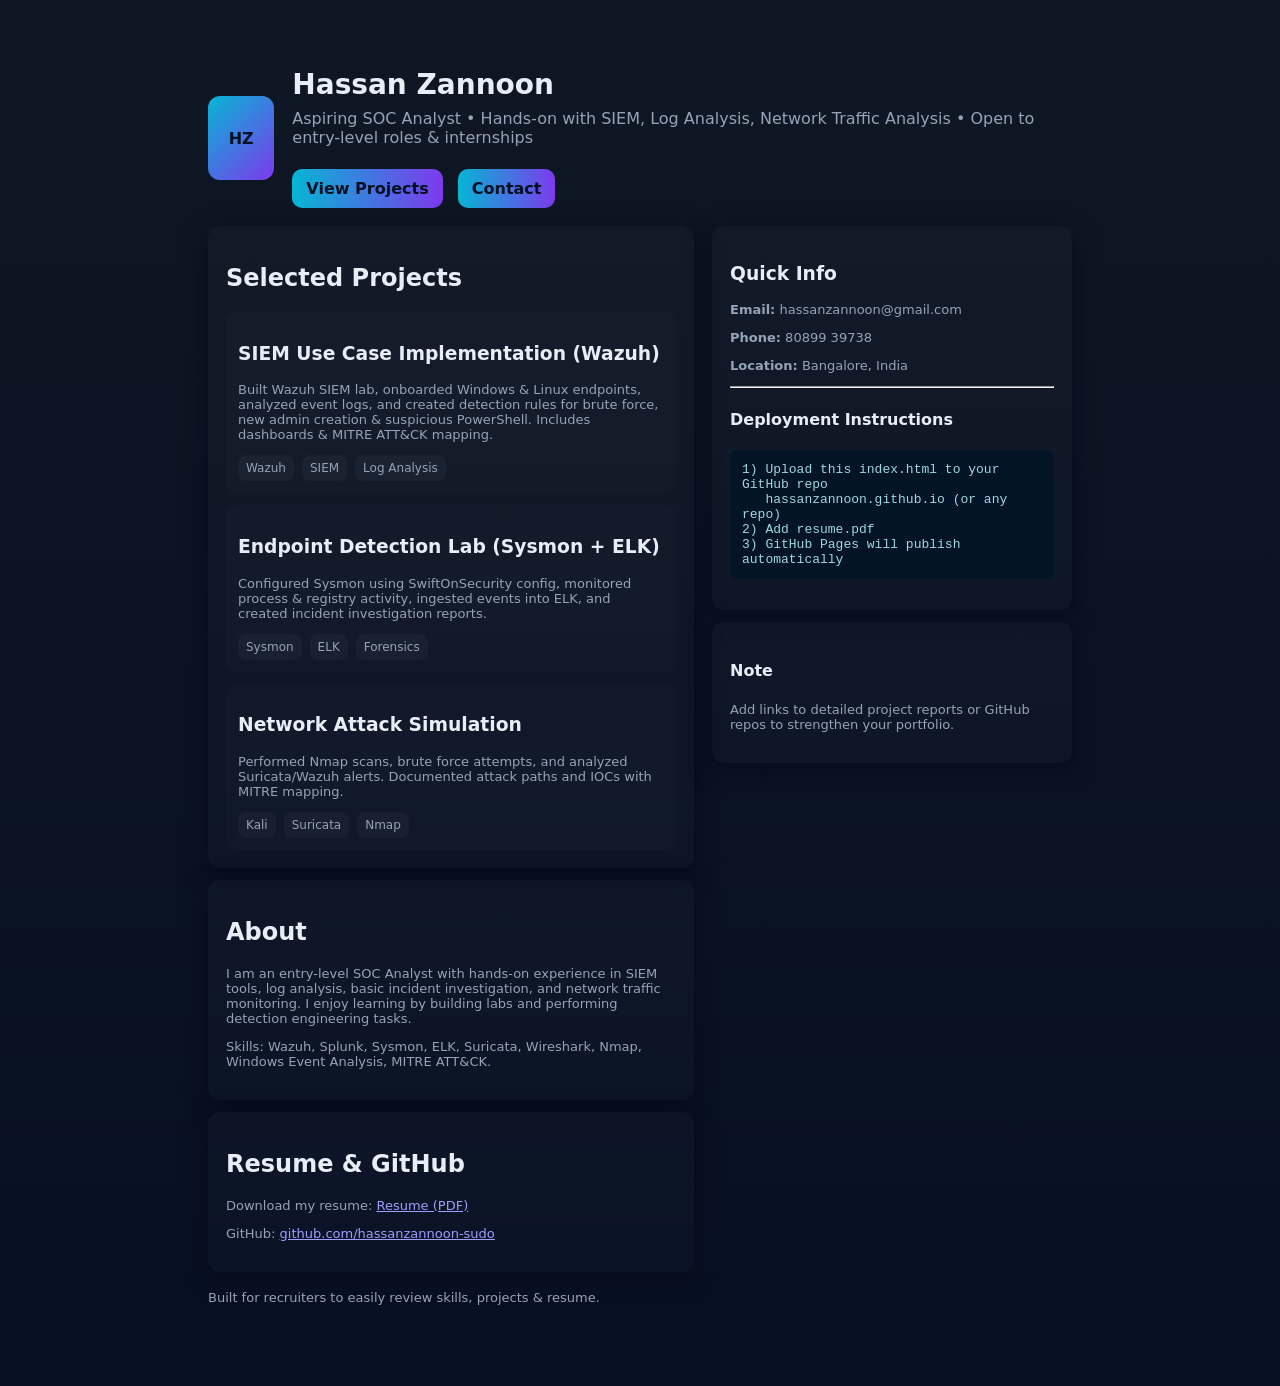
==== index.html @ 914fcb5f "index.html" ====
<!doctype html>
<html lang="en">
<head>
  <meta charset="utf-8" />
  <meta name="viewport" content="width=device-width,initial-scale=1" />
  <title>Hassan Zannoon — SOC Analyst Portfolio</title>
  <meta name="description" content="Portfolio of Hassan Zannoon — SOC Analyst (Fresher). Projects: SIEM Use Cases, Endpoint Detection Lab, Network Attack Simulation." />
  <style>
    :root{--bg:#0f1724;--card:#0b1220;--accent:#06b6d4;--muted:#94a3b8;color-scheme:dark}
    *{box-sizing:border-box}
    body{font-family:Inter,system-ui,Segoe UI,Roboto,Arial,sans-serif;margin:0;background:linear-gradient(180deg,var(--bg),#071023);color:#e6eef6;-webkit-font-smoothing:antialiased}
    .wrap{max-width:920px;margin:40px auto;padding:28px}
    header{display:flex;align-items:center;gap:18px}
    .avatar{width:84px;height:84px;border-radius:12px;background:linear-gradient(135deg,var(--accent),#7c3aed);display:flex;align-items:center;justify-content:center;font-weight:700;color:#021022}
    h1{margin:0;font-size:28px}
    p.lead{color:var(--muted);margin:8px 0 22px}
    .grid{display:grid;grid-template-columns:1fr;gap:18px}
    .card{background:linear-gradient(180deg,rgba(255,255,255,0.02),rgba(255,255,255,0.01));padding:18px;border-radius:12px;box-shadow:0 6px 24px rgba(2,6,23,0.6)}
    .projects{display:grid;gap:12px}
    .proj{padding:12px;border-radius:10px;background:rgba(255,255,255,0.01)}
    .tags{display:flex;gap:8px;flex-wrap:wrap;margin-top:8px}
    .tag{background:rgba(255,255,255,0.03);padding:6px 8px;border-radius:8px;font-size:12px;color:var(--muted)}
    footer{margin-top:18px;color:var(--muted);font-size:13px}
    a.cta{display:inline-block;margin-right:10px;padding:10px 14px;border-radius:10px;background:linear-gradient(90deg,var(--accent),#7c3aed);color:#021022;text-decoration:none;font-weight:600}
    .small{font-size:13px;color:var(--muted)}
    pre.instructions{white-space:pre-wrap;background:#021426;padding:12px;border-radius:8px;color:#9fd7e2}
    @media(min-width:800px){.grid{grid-template-columns:1fr 360px}}
  </style>
</head>

<body>
  <div class="wrap">
    <header>
      <div class="avatar">HZ</div>
      <div>
        <h1>Hassan Zannoon</h1>
        <p class="lead">Aspiring SOC Analyst • Hands-on with SIEM, Log Analysis, Network Traffic Analysis • Open to entry-level roles & internships</p>
        <div>
          <a class="cta" href="#projects">View Projects</a>
          <a class="cta" href="mailto:hassanzannoon@gmail.com">Contact</a>
        </div>
      </div>
    </header>

    <div class="grid" style="margin-top:18px">
      <main>
        <section id="projects" class="card">
          <h2>Selected Projects</h2>
          <div class="projects">

            <article class="proj">
              <h3>SIEM Use Case Implementation (Wazuh)</h3>
              <p class="small">
                Built Wazuh SIEM lab, onboarded Windows & Linux endpoints, analyzed event logs,
                and created detection rules for brute force, new admin creation & suspicious PowerShell.
                Includes dashboards & MITRE ATT&CK mapping.
              </p>
              <div class="tags"><span class="tag">Wazuh</span><span class="tag">SIEM</span><span class="tag">Log Analysis</span></div>
            </article>

            <article class="proj">
              <h3>Endpoint Detection Lab (Sysmon + ELK)</h3>
              <p class="small">
                Configured Sysmon using SwiftOnSecurity config, monitored process & registry activity,
                ingested events into ELK, and created incident investigation reports.
              </p>
              <div class="tags"><span class="tag">Sysmon</span><span class="tag">ELK</span><span class="tag">Forensics</span></div>
            </article>

            <article class="proj">
              <h3>Network Attack Simulation</h3>
              <p class="small">
                Performed Nmap scans, brute force attempts, and analyzed Suricata/Wazuh alerts.
                Documented attack paths and IOCs with MITRE mapping.
              </p>
              <div class="tags"><span class="tag">Kali</span><span class="tag">Suricata</span><span class="tag">Nmap</span></div>
            </article>

          </div>
        </section>

        <section class="card" style="margin-top:12px">
          <h2>About</h2>
          <p class="small">
            I am an entry-level SOC Analyst with hands-on experience in SIEM tools, log analysis,
            basic incident investigation, and network traffic monitoring. I enjoy learning by building labs and performing detection engineering tasks.
          </p>
          <p class="small">
            Skills: Wazuh, Splunk, Sysmon, ELK, Suricata, Wireshark, Nmap, Windows Event Analysis, MITRE ATT&CK.
          </p>
        </section>

        <section class="card" style="margin-top:12px">
          <h2>Resume & GitHub</h2>
          <p class="small">Download my resume: <a href="resume.pdf" target="_blank">Resume (PDF)</a></p>
          <p class="small">GitHub: <a href="https://github.com/hassanzannoon-sudo/hassanzannoon.github.io" target="_blank">github.com/hassanzannoon-sudo</a></p>
        </section>
      </main>

      <aside>
        <div class="card">
          <h3>Quick Info</h3>
          <p class="small"><strong>Email:</strong> hassanzannoon@gmail.com</p>
          <p class="small"><strong>Phone:</strong> 80899 39738</p>
          <p class="small"><strong>Location:</strong> Bangalore, India</p>
          <hr />
          <h4>Deployment Instructions</h4>
<pre class="instructions">1) Upload this index.html to your GitHub repo
   hassanzannoon.github.io (or any repo)
2) Add resume.pdf
3) GitHub Pages will publish automatically
</pre>
        </div>

        <div class="card" style="margin-top:12px">
          <h4>Note</h4>
          <p class="small">Add links to detailed project reports or GitHub repos to strengthen your portfolio.</p>
        </div>
      </aside>
    </div>

    <footer>
      <p class="small">Built for recruiters to easily review skills, projects & resume.</p>
    </footer>
  </div>
</body>
</html>
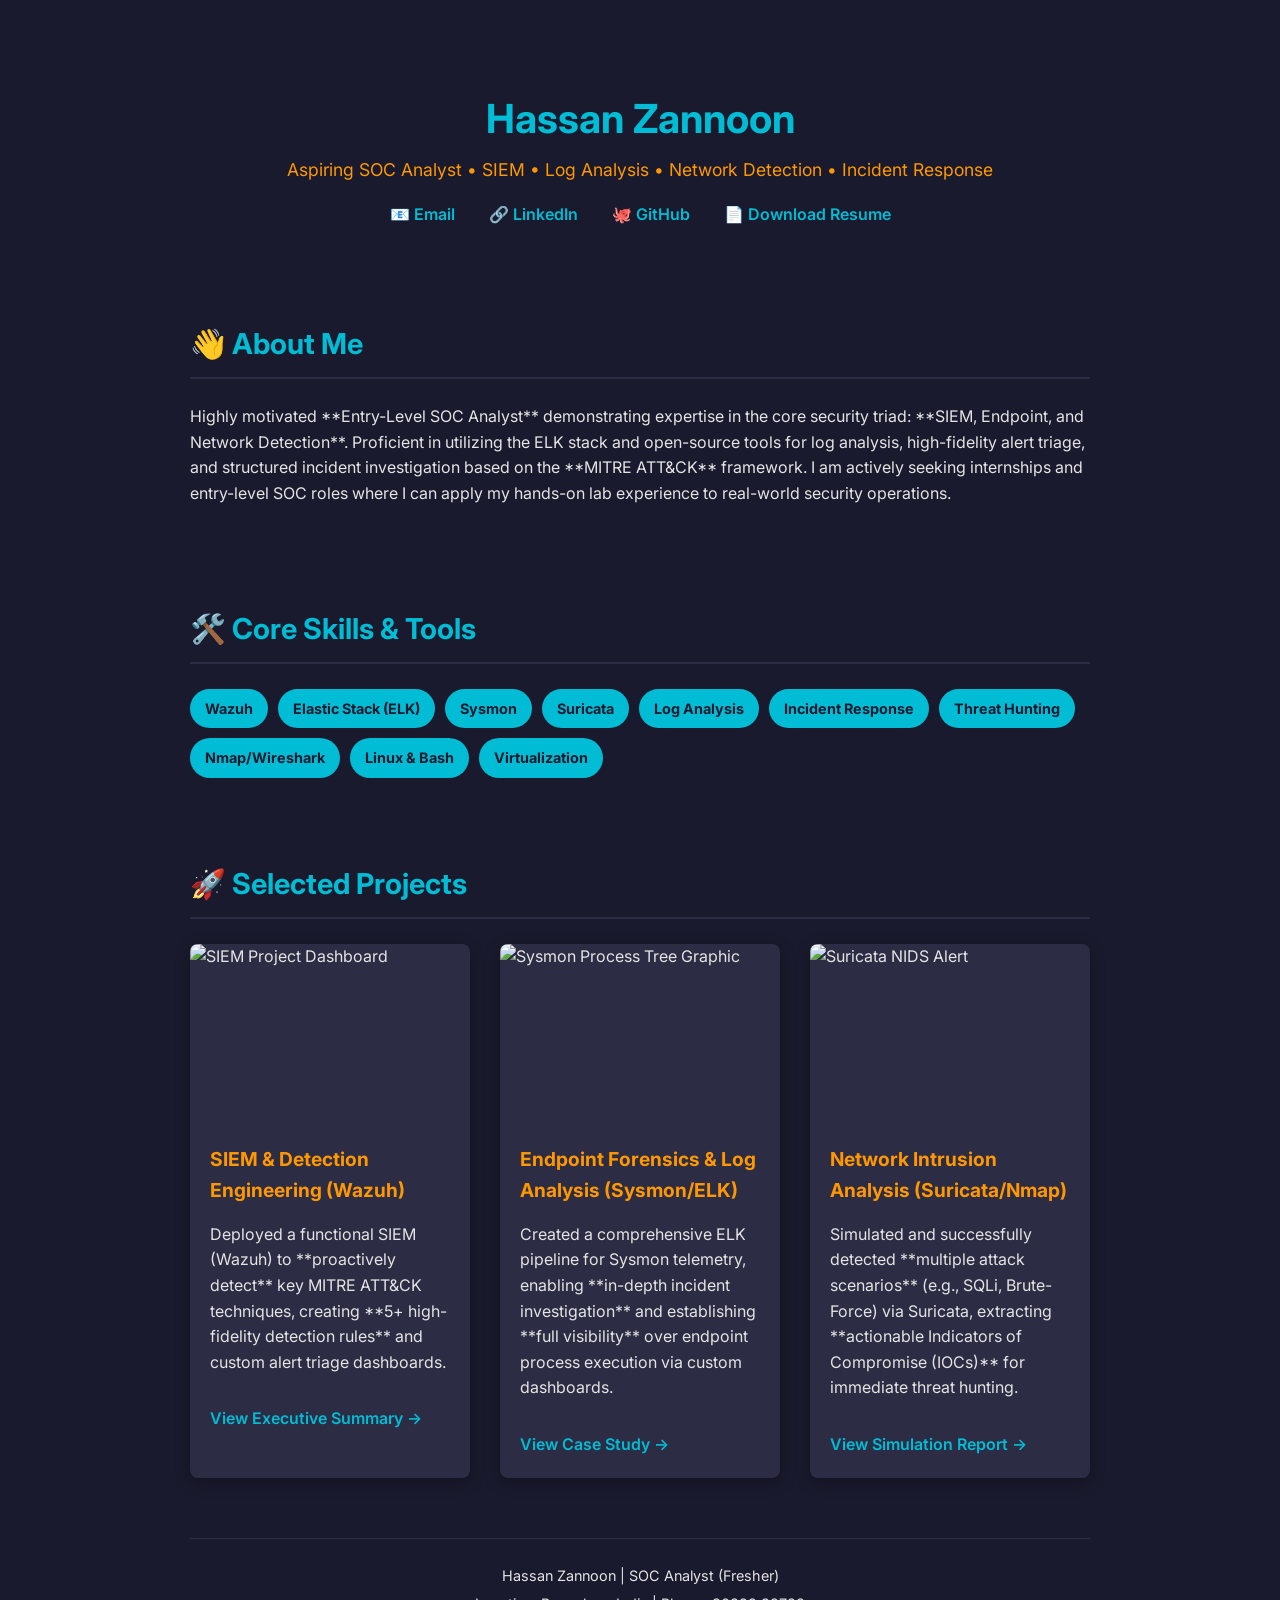
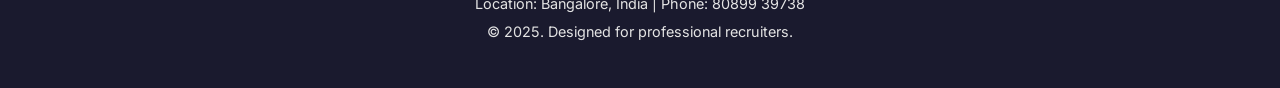
==== commit 42ea8dd9: "Update index.html" ====
--- a/index.html
+++ b/index.html
@@ -1,127 +1,243 @@
-<!doctype html>
+<!DOCTYPE html>
 <html lang="en">
 <head>
-  <meta charset="utf-8" />
-  <meta name="viewport" content="width=device-width,initial-scale=1" />
-  <title>Hassan Zannoon — SOC Analyst Portfolio</title>
-  <meta name="description" content="Portfolio of Hassan Zannoon — SOC Analyst (Fresher). Projects: SIEM Use Cases, Endpoint Detection Lab, Network Attack Simulation." />
-  <style>
-    :root{--bg:#0f1724;--card:#0b1220;--accent:#06b6d4;--muted:#94a3b8;color-scheme:dark}
-    *{box-sizing:border-box}
-    body{font-family:Inter,system-ui,Segoe UI,Roboto,Arial,sans-serif;margin:0;background:linear-gradient(180deg,var(--bg),#071023);color:#e6eef6;-webkit-font-smoothing:antialiased}
-    .wrap{max-width:920px;margin:40px auto;padding:28px}
-    header{display:flex;align-items:center;gap:18px}
-    .avatar{width:84px;height:84px;border-radius:12px;background:linear-gradient(135deg,var(--accent),#7c3aed);display:flex;align-items:center;justify-content:center;font-weight:700;color:#021022}
-    h1{margin:0;font-size:28px}
-    p.lead{color:var(--muted);margin:8px 0 22px}
-    .grid{display:grid;grid-template-columns:1fr;gap:18px}
-    .card{background:linear-gradient(180deg,rgba(255,255,255,0.02),rgba(255,255,255,0.01));padding:18px;border-radius:12px;box-shadow:0 6px 24px rgba(2,6,23,0.6)}
-    .projects{display:grid;gap:12px}
-    .proj{padding:12px;border-radius:10px;background:rgba(255,255,255,0.01)}
-    .tags{display:flex;gap:8px;flex-wrap:wrap;margin-top:8px}
-    .tag{background:rgba(255,255,255,0.03);padding:6px 8px;border-radius:8px;font-size:12px;color:var(--muted)}
-    footer{margin-top:18px;color:var(--muted);font-size:13px}
-    a.cta{display:inline-block;margin-right:10px;padding:10px 14px;border-radius:10px;background:linear-gradient(90deg,var(--accent),#7c3aed);color:#021022;text-decoration:none;font-weight:600}
-    .small{font-size:13px;color:var(--muted)}
-    pre.instructions{white-space:pre-wrap;background:#021426;padding:12px;border-radius:8px;color:#9fd7e2}
-    @media(min-width:800px){.grid{grid-template-columns:1fr 360px}}
-  </style>
+    <meta charset="UTF-8">
+    <meta name="viewport" content="width=device-width, initial-scale=1.0">
+    <title>Hassan Zannoon - SOC Analyst Portfolio</title>
+    <link href="https://fonts.googleapis.com/css2?family=Inter:wght@400;600;700&display=swap" rel="stylesheet">
+    <style>
+        :root {
+            --bg-color: #1a1a2e;
+            --text-color: #e4e4e4;
+            --primary-color: #00bcd4; /* Light Blue/Cyan for accent */
+            --secondary-color: #ff9800; /* Orange for emphasis */
+            --card-bg: #2c2c44;
+            --font-family: 'Inter', sans-serif;
+        }
+
+        body {
+            background-color: var(--bg-color);
+            color: var(--text-color);
+            font-family: var(--font-family);
+            margin: 0;
+            padding: 0;
+            line-height: 1.6;
+        }
+
+        .container {
+            max-width: 900px;
+            margin: 0 auto;
+            padding: 20px;
+        }
+
+        header {
+            text-align: center;
+            padding: 40px 0;
+        }
+
+        header h1 {
+            color: var(--primary-color);
+            font-size: 2.5em;
+            margin-bottom: 5px;
+        }
+
+        header p {
+            color: var(--secondary-color);
+            font-size: 1.1em;
+            margin-top: 0;
+        }
+
+        .contact-links a {
+            color: var(--primary-color);
+            text-decoration: none;
+            margin: 0 15px;
+            font-weight: 600;
+        }
+
+        .contact-links a:hover {
+            color: var(--text-color);
+        }
+
+        /* --- Sections --- */
+        section {
+            padding: 30px 0;
+        }
+
+        h2 {
+            color: var(--primary-color);
+            border-bottom: 2px solid var(--card-bg);
+            padding-bottom: 10px;
+            margin-bottom: 25px;
+            font-size: 1.8em;
+        }
+
+        /* --- Projects --- */
+        .projects-grid {
+            display: grid;
+            grid-template-columns: repeat(auto-fit, minmax(280px, 1fr));
+            gap: 30px;
+        }
+
+        .project-card {
+            background-color: var(--card-bg);
+            border-radius: 8px;
+            overflow: hidden;
+            box-shadow: 0 4px 15px rgba(0, 0, 0, 0.3);
+            transition: transform 0.2s;
+        }
+
+        .project-card:hover {
+            transform: translateY(-5px);
+        }
+
+        .project-card img {
+            width: 100%;
+            height: 180px; /* Consistent height for 600x360 image display */
+            object-fit: cover;
+            display: block;
+        }
+
+        .project-info {
+            padding: 20px;
+        }
+
+        .project-info h3 {
+            color: var(--secondary-color);
+            margin-top: 0;
+            margin-bottom: 10px;
+            font-size: 1.2em;
+        }
+
+        .project-info a {
+            display: inline-block;
+            margin-top: 15px;
+            color: var(--primary-color);
+            text-decoration: none;
+            font-weight: 600;
+        }
+        
+        /* --- Skills --- */
+        .skills-list {
+            display: flex;
+            flex-wrap: wrap;
+            gap: 10px;
+        }
+
+        .skill-badge {
+            background-color: var(--primary-color);
+            color: var(--bg-color);
+            padding: 8px 15px;
+            border-radius: 20px;
+            font-size: 0.9em;
+            font-weight: 700;
+        }
+
+        /* --- Footer --- */
+        footer {
+            text-align: center;
+            padding: 20px 0;
+            border-top: 1px solid var(--card-bg);
+            margin-top: 30px;
+            font-size: 0.9em;
+        }
+
+        footer p {
+            margin: 5px 0;
+        }
+
+        /* --- Mobile Adjustments --- */
+        @media (max-width: 600px) {
+            header h1 {
+                font-size: 2em;
+            }
+            .contact-links a {
+                display: block;
+                margin: 10px 0;
+            }
+            .container {
+                padding: 10px;
+            }
+        }
+    </style>
 </head>
-
 <body>
-  <div class="wrap">
-    <header>
-      <div class="avatar">HZ</div>
-      <div>
-        <h1>Hassan Zannoon</h1>
-        <p class="lead">Aspiring SOC Analyst • Hands-on with SIEM, Log Analysis, Network Traffic Analysis • Open to entry-level roles & internships</p>
-        <div>
-          <a class="cta" href="#projects">View Projects</a>
-          <a class="cta" href="mailto:hassanzannoon@gmail.com">Contact</a>
-        </div>
-      </div>
-    </header>
-
-    <div class="grid" style="margin-top:18px">
-      <main>
-        <section id="projects" class="card">
-          <h2>Selected Projects</h2>
-          <div class="projects">
-
-            <article class="proj">
-              <h3>SIEM Use Case Implementation (Wazuh)</h3>
-              <p class="small">
-                Built Wazuh SIEM lab, onboarded Windows & Linux endpoints, analyzed event logs,
-                and created detection rules for brute force, new admin creation & suspicious PowerShell.
-                Includes dashboards & MITRE ATT&CK mapping.
-              </p>
-              <div class="tags"><span class="tag">Wazuh</span><span class="tag">SIEM</span><span class="tag">Log Analysis</span></div>
-            </article>
-
-            <article class="proj">
-              <h3>Endpoint Detection Lab (Sysmon + ELK)</h3>
-              <p class="small">
-                Configured Sysmon using SwiftOnSecurity config, monitored process & registry activity,
-                ingested events into ELK, and created incident investigation reports.
-              </p>
-              <div class="tags"><span class="tag">Sysmon</span><span class="tag">ELK</span><span class="tag">Forensics</span></div>
-            </article>
-
-            <article class="proj">
-              <h3>Network Attack Simulation</h3>
-              <p class="small">
-                Performed Nmap scans, brute force attempts, and analyzed Suricata/Wazuh alerts.
-                Documented attack paths and IOCs with MITRE mapping.
-              </p>
-              <div class="tags"><span class="tag">Kali</span><span class="tag">Suricata</span><span class="tag">Nmap</span></div>
-            </article>
-
-          </div>
+    <div class="container">
+        
+        <header>
+            <h1>Hassan Zannoon</h1>
+            <p>Aspiring SOC Analyst • SIEM • Log Analysis • Network Detection • Incident Response</p>
+            <div class="contact-links">
+                <a href="mailto:hassanzannoon@gmail.com">📧 Email</a>
+                <a href="https://www.linkedin.com/in/hassanzannoon/" target="_blank">🔗 LinkedIn</a>
+                <a href="https://github.com/hassanzannoon-sudo" target="_blank">🐙 GitHub</a>
+                <a href="resume.pdf" target="_blank">📄 Download Resume</a>
+            </div>
+        </header>
+
+        <section id="about">
+            <h2>👋 About Me</h2>
+            <p>
+                Highly motivated **Entry-Level SOC Analyst** demonstrating expertise in the core security triad: **SIEM, Endpoint, and Network Detection**. Proficient in utilizing the ELK stack and open-source tools for log analysis, high-fidelity alert triage, and structured incident investigation based on the **MITRE ATT&CK** framework.
+                I am actively seeking internships and entry-level SOC roles where I can apply my hands-on lab experience to real-world security operations.
+            </p>
         </section>
 
-        <section class="card" style="margin-top:12px">
-          <h2>About</h2>
-          <p class="small">
-            I am an entry-level SOC Analyst with hands-on experience in SIEM tools, log analysis,
-            basic incident investigation, and network traffic monitoring. I enjoy learning by building labs and performing detection engineering tasks.
-          </p>
-          <p class="small">
-            Skills: Wazuh, Splunk, Sysmon, ELK, Suricata, Wireshark, Nmap, Windows Event Analysis, MITRE ATT&CK.
-          </p>
+        <section id="skills">
+            <h2>🛠️ Core Skills & Tools</h2>
+            <div class="skills-list">
+                <span class="skill-badge">Wazuh</span>
+                <span class="skill-badge">Elastic Stack (ELK)</span>
+                <span class="skill-badge">Sysmon</span>
+                <span class="skill-badge">Suricata</span>
+                <span class="skill-badge">Log Analysis</span>
+                <span class="skill-badge">Incident Response</span>
+                <span class="skill-badge">Threat Hunting</span>
+                <span class="skill-badge">Nmap/Wireshark</span>
+                <span class="skill-badge">Linux & Bash</span>
+                <span class="skill-badge">Virtualization</span>
+            </div>
         </section>
 
-        <section class="card" style="margin-top:12px">
-          <h2>Resume & GitHub</h2>
-          <p class="small">Download my resume: <a href="resume.pdf" target="_blank">Resume (PDF)</a></p>
-          <p class="small">GitHub: <a href="https://github.com/hassanzannoon-sudo/hassanzannoon.github.io" target="_blank">github.com/hassanzannoon-sudo</a></p>
+        <section id="projects">
+            <h2>🚀 Selected Projects</h2>
+            <div class="projects-grid">
+                
+                <div class="project-card">
+                    <img src="http://googleusercontent.com/image_collection/image_retrieval/5178165140460360642" alt="SIEM Project Dashboard">
+                    <div class="project-info">
+                        <h3>SIEM & Detection Engineering (Wazuh)</h3>
+                        <p>Deployed a functional SIEM (Wazuh) to **proactively detect** key MITRE ATT&CK techniques, creating **5+ high-fidelity detection rules** and custom alert triage dashboards.</p>
+                       <a href="projects/siem-usecase/siem-report.pdf" target="_blank">View Executive Summary →</a>
+                    </div>
+                </div>
+
+                <div class="project-card">
+                    <img src="http://googleusercontent.com/image_collection/image_retrieval/12110268932032927688" alt="Sysmon Process Tree Graphic">
+                    <div class="project-info">
+                        <h3>Endpoint Forensics & Log Analysis (Sysmon/ELK)</h3>
+                        <p>Created a comprehensive ELK pipeline for Sysmon telemetry, enabling **in-depth incident investigation** and establishing **full visibility** over endpoint process execution via custom dashboards.</p>
+                        <a href="projects/endpoint-detection/README.md" target="_blank">View Case Study →</a>
+                    </div>
+                </div>
+
+                <div class="project-card">
+                    <img src="http://googleusercontent.com/image_collection/image_retrieval/16023953730594454778" alt="Suricata NIDS Alert">
+                    <div class="project-info">
+                        <h3>Network Intrusion Analysis (Suricata/Nmap)</h3>
+                        <p>Simulated and successfully detected **multiple attack scenarios** (e.g., SQLi, Brute-Force) via Suricata, extracting **actionable Indicators of Compromise (IOCs)** for immediate threat hunting.</p>
+                        <a href="projects/network-attack-sim/README.md" target="_blank">View Simulation Report →</a>
+                    </div>
+                </div>
+
+            </div>
         </section>
-      </main>
-
-      <aside>
-        <div class="card">
-          <h3>Quick Info</h3>
-          <p class="small"><strong>Email:</strong> hassanzannoon@gmail.com</p>
-          <p class="small"><strong>Phone:</strong> 80899 39738</p>
-          <p class="small"><strong>Location:</strong> Bangalore, India</p>
-          <hr />
-          <h4>Deployment Instructions</h4>
-<pre class="instructions">1) Upload this index.html to your GitHub repo
-   hassanzannoon.github.io (or any repo)
-2) Add resume.pdf
-3) GitHub Pages will publish automatically
-</pre>
-        </div>
-
-        <div class="card" style="margin-top:12px">
-          <h4>Note</h4>
-          <p class="small">Add links to detailed project reports or GitHub repos to strengthen your portfolio.</p>
-        </div>
-      </aside>
+        
+        <footer>
+            <p>Hassan Zannoon | SOC Analyst (Fresher)</p>
+            <p>Location: Bangalore, India | Phone: 80899 39738</p>
+            <p>&copy; 2025. Designed for professional recruiters.</p>
+        </footer>
+
     </div>
-
-    <footer>
-      <p class="small">Built for recruiters to easily review skills, projects & resume.</p>
-    </footer>
-  </div>
 </body>
 </html>
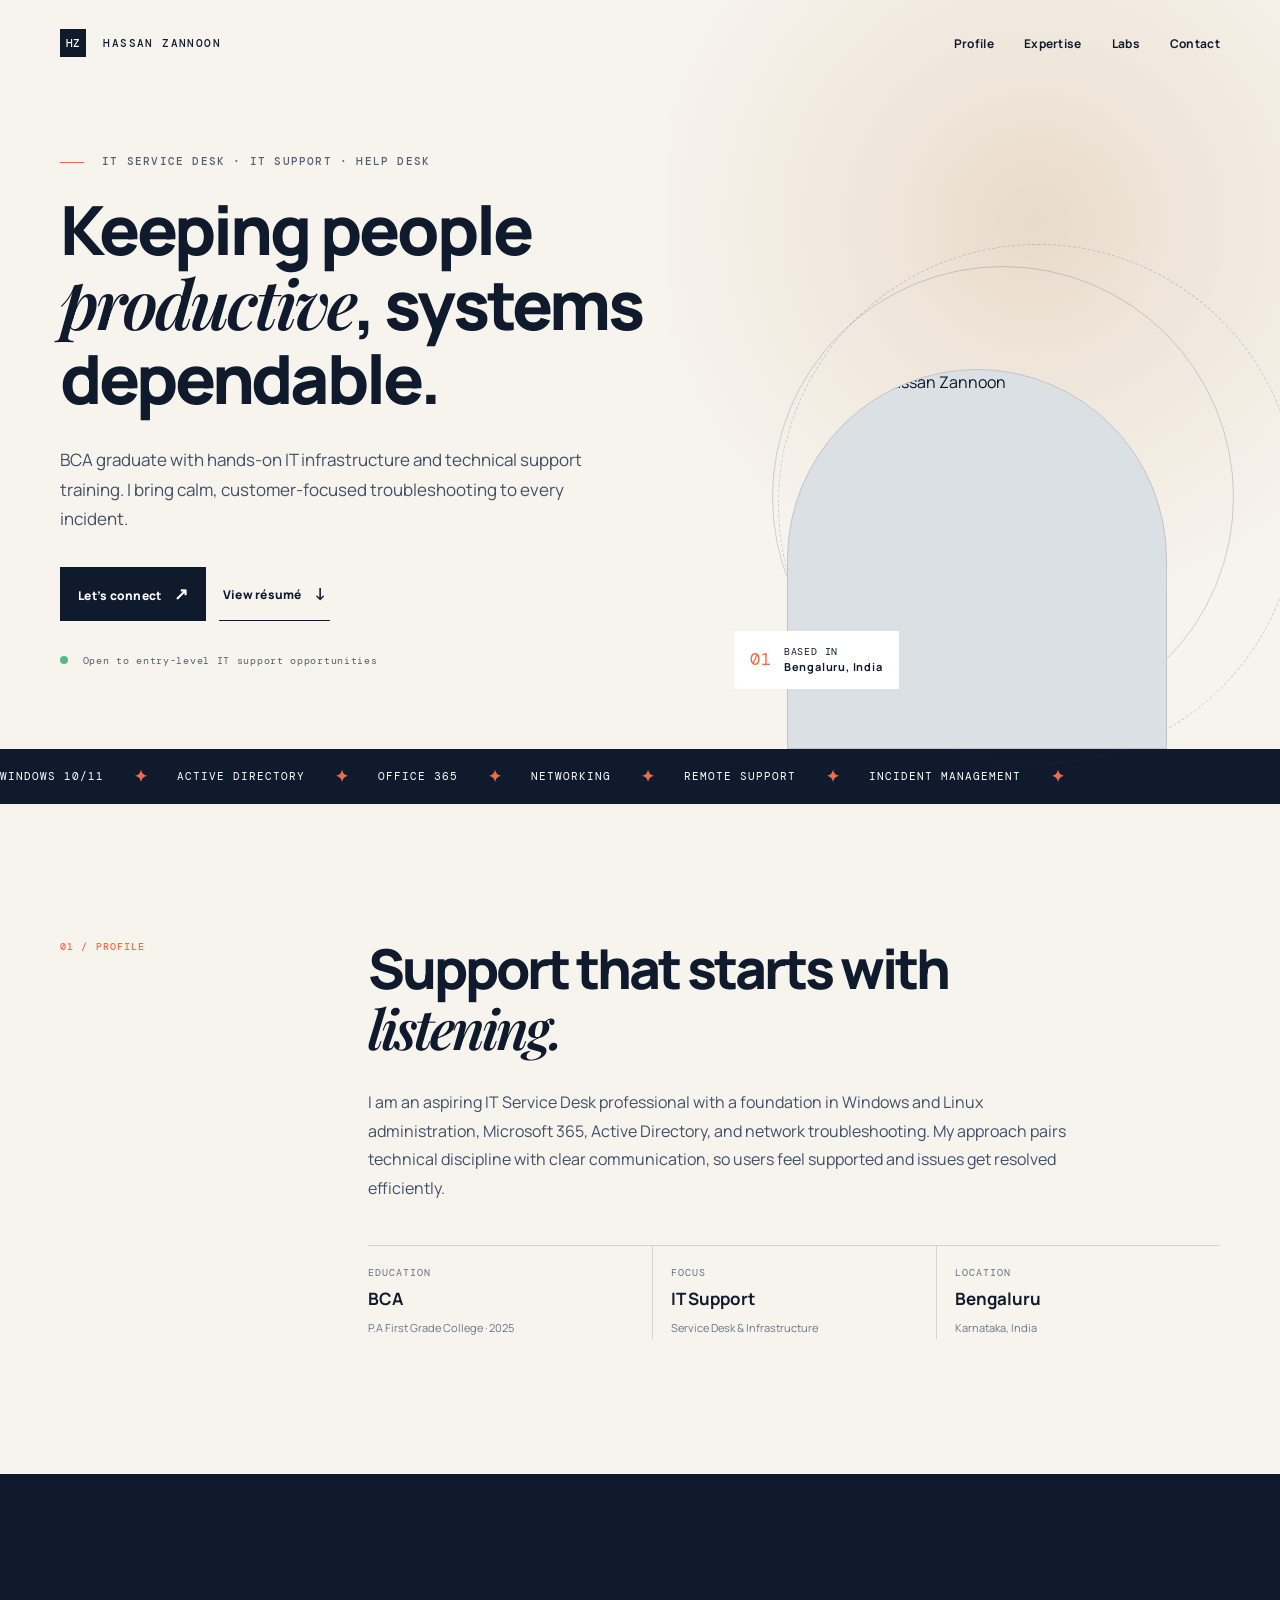
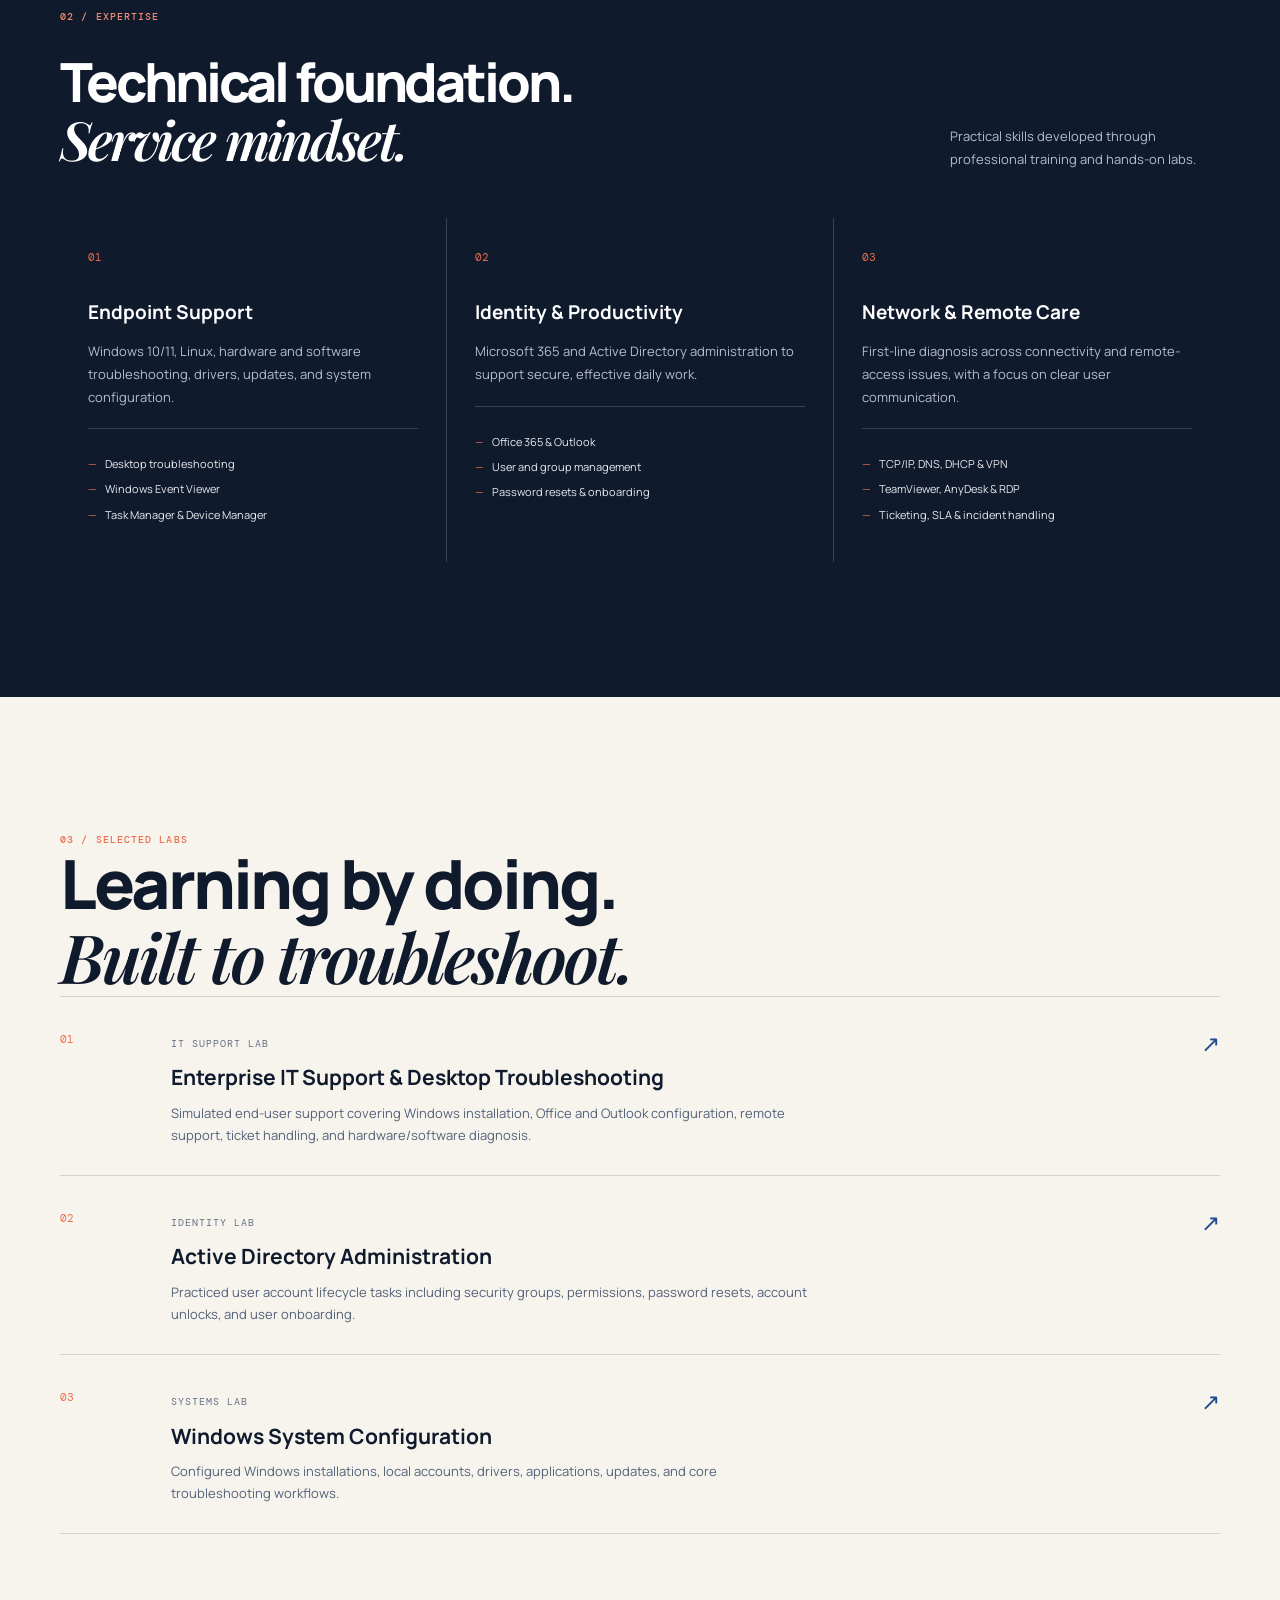
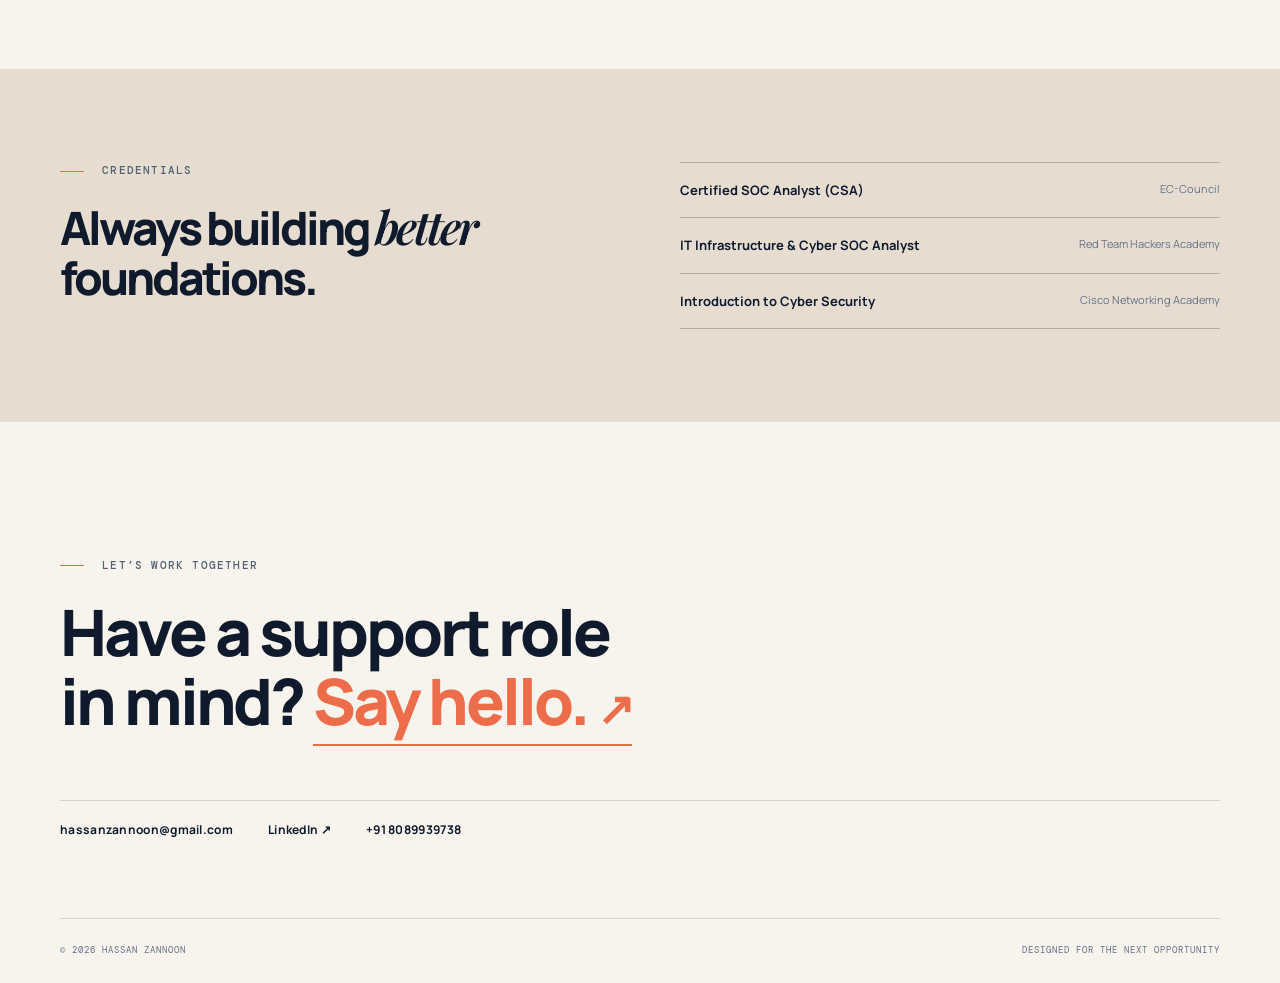
==== commit 8a931683: "Add files via upload" ====
--- a/index.html
+++ b/index.html
@@ -1,243 +1,88 @@
-<!DOCTYPE html>
+<!doctype html>
 <html lang="en">
 <head>
-    <meta charset="UTF-8">
-    <meta name="viewport" content="width=device-width, initial-scale=1.0">
-    <title>Hassan Zannoon - SOC Analyst Portfolio</title>
-    <link href="https://fonts.googleapis.com/css2?family=Inter:wght@400;600;700&display=swap" rel="stylesheet">
-    <style>
-        :root {
-            --bg-color: #1a1a2e;
-            --text-color: #e4e4e4;
-            --primary-color: #00bcd4; /* Light Blue/Cyan for accent */
-            --secondary-color: #ff9800; /* Orange for emphasis */
-            --card-bg: #2c2c44;
-            --font-family: 'Inter', sans-serif;
-        }
-
-        body {
-            background-color: var(--bg-color);
-            color: var(--text-color);
-            font-family: var(--font-family);
-            margin: 0;
-            padding: 0;
-            line-height: 1.6;
-        }
-
-        .container {
-            max-width: 900px;
-            margin: 0 auto;
-            padding: 20px;
-        }
-
-        header {
-            text-align: center;
-            padding: 40px 0;
-        }
-
-        header h1 {
-            color: var(--primary-color);
-            font-size: 2.5em;
-            margin-bottom: 5px;
-        }
-
-        header p {
-            color: var(--secondary-color);
-            font-size: 1.1em;
-            margin-top: 0;
-        }
-
-        .contact-links a {
-            color: var(--primary-color);
-            text-decoration: none;
-            margin: 0 15px;
-            font-weight: 600;
-        }
-
-        .contact-links a:hover {
-            color: var(--text-color);
-        }
-
-        /* --- Sections --- */
-        section {
-            padding: 30px 0;
-        }
-
-        h2 {
-            color: var(--primary-color);
-            border-bottom: 2px solid var(--card-bg);
-            padding-bottom: 10px;
-            margin-bottom: 25px;
-            font-size: 1.8em;
-        }
-
-        /* --- Projects --- */
-        .projects-grid {
-            display: grid;
-            grid-template-columns: repeat(auto-fit, minmax(280px, 1fr));
-            gap: 30px;
-        }
-
-        .project-card {
-            background-color: var(--card-bg);
-            border-radius: 8px;
-            overflow: hidden;
-            box-shadow: 0 4px 15px rgba(0, 0, 0, 0.3);
-            transition: transform 0.2s;
-        }
-
-        .project-card:hover {
-            transform: translateY(-5px);
-        }
-
-        .project-card img {
-            width: 100%;
-            height: 180px; /* Consistent height for 600x360 image display */
-            object-fit: cover;
-            display: block;
-        }
-
-        .project-info {
-            padding: 20px;
-        }
-
-        .project-info h3 {
-            color: var(--secondary-color);
-            margin-top: 0;
-            margin-bottom: 10px;
-            font-size: 1.2em;
-        }
-
-        .project-info a {
-            display: inline-block;
-            margin-top: 15px;
-            color: var(--primary-color);
-            text-decoration: none;
-            font-weight: 600;
-        }
-        
-        /* --- Skills --- */
-        .skills-list {
-            display: flex;
-            flex-wrap: wrap;
-            gap: 10px;
-        }
-
-        .skill-badge {
-            background-color: var(--primary-color);
-            color: var(--bg-color);
-            padding: 8px 15px;
-            border-radius: 20px;
-            font-size: 0.9em;
-            font-weight: 700;
-        }
-
-        /* --- Footer --- */
-        footer {
-            text-align: center;
-            padding: 20px 0;
-            border-top: 1px solid var(--card-bg);
-            margin-top: 30px;
-            font-size: 0.9em;
-        }
-
-        footer p {
-            margin: 5px 0;
-        }
-
-        /* --- Mobile Adjustments --- */
-        @media (max-width: 600px) {
-            header h1 {
-                font-size: 2em;
-            }
-            .contact-links a {
-                display: block;
-                margin: 10px 0;
-            }
-            .container {
-                padding: 10px;
-            }
-        }
-    </style>
+  <meta charset="UTF-8" />
+  <meta name="viewport" content="width=device-width, initial-scale=1.0" />
+  <meta name="description" content="Hassan Zannoon - IT Service Desk and IT Support professional portfolio." />
+  <title>Hassan Zannoon | IT Support Portfolio</title>
+  <link rel="preconnect" href="https://fonts.googleapis.com" />
+  <link rel="preconnect" href="https://fonts.gstatic.com" crossorigin />
+  <link href="https://fonts.googleapis.com/css2?family=DM+Mono:wght@400;500&family=Manrope:wght@400;500;600;700;800&family=Playfair+Display:ital,wght@0,600;0,700;1,600&display=swap" rel="stylesheet" />
+  <link rel="stylesheet" href="styles.css" />
 </head>
 <body>
-    <div class="container">
-        
-        <header>
-            <h1>Hassan Zannoon</h1>
-            <p>Aspiring SOC Analyst • SIEM • Log Analysis • Network Detection • Incident Response</p>
-            <div class="contact-links">
-                <a href="mailto:hassanzannoon@gmail.com">📧 Email</a>
-                <a href="https://www.linkedin.com/in/hassanzannoon/" target="_blank">🔗 LinkedIn</a>
-                <a href="https://github.com/hassanzannoon-sudo" target="_blank">🐙 GitHub</a>
-                <a href="resume.pdf" target="_blank">📄 Download Resume</a>
-            </div>
-        </header>
+  <div class="page-glow"></div>
+  <header class="nav wrap">
+    <a class="brand" href="#top" aria-label="Hassan Zannoon home"><span>HZ</span> HASSAN ZANNOON</a>
+    <button class="menu-toggle" aria-label="Open navigation" aria-expanded="false">Menu</button>
+    <nav><a href="#about">Profile</a><a href="#skills">Expertise</a><a href="#projects">Labs</a><a href="#contact">Contact</a></nav>
+  </header>
 
-        <section id="about">
-            <h2>👋 About Me</h2>
-            <p>
-                Highly motivated **Entry-Level SOC Analyst** demonstrating expertise in the core security triad: **SIEM, Endpoint, and Network Detection**. Proficient in utilizing the ELK stack and open-source tools for log analysis, high-fidelity alert triage, and structured incident investigation based on the **MITRE ATT&CK** framework.
-                I am actively seeking internships and entry-level SOC roles where I can apply my hands-on lab experience to real-world security operations.
-            </p>
-        </section>
+  <main id="top">
+    <section class="hero wrap">
+      <div class="hero-copy reveal">
+        <p class="eyebrow"><span></span> IT SERVICE DESK · IT SUPPORT · HELP DESK</p>
+        <h1>Keeping people <em>productive</em>, systems dependable.</h1>
+        <p class="lead">BCA graduate with hands-on IT infrastructure and technical support training. I bring calm, customer-focused troubleshooting to every incident.</p>
+        <div class="hero-actions">
+          <a class="button primary" href="mailto:hassanzannoon@gmail.com">Let’s connect <b>↗</b></a>
+          <a class="button quiet" href="assets/Hassan-Zannoon-Resume.pdf" target="_blank">View résumé <b>↓</b></a>
+        </div>
+        <div class="availability"><i></i> Open to entry-level IT support opportunities</div>
+      </div>
+      <div class="hero-visual reveal">
+        <div class="portrait-ring"><img src="assets/header.jpg" alt="Portrait of Hassan Zannoon" /></div>
+        <div class="portrait-label"><span>01</span><div>BASED IN<br /><strong>Bengaluru, India</strong></div></div>
+        <div class="orbit orbit-one"></div><div class="orbit orbit-two"></div>
+      </div>
+    </section>
 
-        <section id="skills">
-            <h2>🛠️ Core Skills & Tools</h2>
-            <div class="skills-list">
-                <span class="skill-badge">Wazuh</span>
-                <span class="skill-badge">Elastic Stack (ELK)</span>
-                <span class="skill-badge">Sysmon</span>
-                <span class="skill-badge">Suricata</span>
-                <span class="skill-badge">Log Analysis</span>
-                <span class="skill-badge">Incident Response</span>
-                <span class="skill-badge">Threat Hunting</span>
-                <span class="skill-badge">Nmap/Wireshark</span>
-                <span class="skill-badge">Linux & Bash</span>
-                <span class="skill-badge">Virtualization</span>
-            </div>
-        </section>
+    <section class="ticker" aria-label="Core technical skills"><div>
+      <span>WINDOWS 10/11</span><b>✦</b><span>ACTIVE DIRECTORY</span><b>✦</b><span>OFFICE 365</span><b>✦</b><span>NETWORKING</span><b>✦</b><span>REMOTE SUPPORT</span><b>✦</b><span>INCIDENT MANAGEMENT</span><b>✦</b>
+    </div></section>
 
-        <section id="projects">
-            <h2>🚀 Selected Projects</h2>
-            <div class="projects-grid">
-                
-                <div class="project-card">
-                    <img src="http://googleusercontent.com/image_collection/image_retrieval/5178165140460360642" alt="SIEM Project Dashboard">
-                    <div class="project-info">
-                        <h3>SIEM & Detection Engineering (Wazuh)</h3>
-                        <p>Deployed a functional SIEM (Wazuh) to **proactively detect** key MITRE ATT&CK techniques, creating **5+ high-fidelity detection rules** and custom alert triage dashboards.</p>
-                       <a href="projects/siem-usecase/siem-report.pdf" target="_blank">View Executive Summary →</a>
-                    </div>
-                </div>
+    <section id="about" class="about wrap section">
+      <div class="section-label">01 / PROFILE</div>
+      <div class="about-content reveal">
+        <h2>Support that starts with <em>listening.</em></h2>
+        <p>I am an aspiring IT Service Desk professional with a foundation in Windows and Linux administration, Microsoft 365, Active Directory, and network troubleshooting. My approach pairs technical discipline with clear communication, so users feel supported and issues get resolved efficiently.</p>
+        <div class="fact-grid">
+          <div><span>EDUCATION</span><strong>BCA</strong><small>P.A First Grade College · 2025</small></div>
+          <div><span>FOCUS</span><strong>IT Support</strong><small>Service Desk &amp; Infrastructure</small></div>
+          <div><span>LOCATION</span><strong>Bengaluru</strong><small>Karnataka, India</small></div>
+        </div>
+      </div>
+    </section>
 
-                <div class="project-card">
-                    <img src="http://googleusercontent.com/image_collection/image_retrieval/12110268932032927688" alt="Sysmon Process Tree Graphic">
-                    <div class="project-info">
-                        <h3>Endpoint Forensics & Log Analysis (Sysmon/ELK)</h3>
-                        <p>Created a comprehensive ELK pipeline for Sysmon telemetry, enabling **in-depth incident investigation** and establishing **full visibility** over endpoint process execution via custom dashboards.</p>
-                        <a href="projects/endpoint-detection/README.md" target="_blank">View Case Study →</a>
-                    </div>
-                </div>
+    <section id="skills" class="skills section"><div class="wrap">
+      <div class="section-label">02 / EXPERTISE</div>
+      <div class="skills-heading"><h2>Technical foundation.<br /><em>Service mindset.</em></h2><p>Practical skills developed through professional training and hands-on labs.</p></div>
+      <div class="skill-grid">
+        <article class="skill-card reveal"><div class="icon">01</div><h3>Endpoint Support</h3><p>Windows 10/11, Linux, hardware and software troubleshooting, drivers, updates, and system configuration.</p><ul><li>Desktop troubleshooting</li><li>Windows Event Viewer</li><li>Task Manager &amp; Device Manager</li></ul></article>
+        <article class="skill-card reveal"><div class="icon">02</div><h3>Identity &amp; Productivity</h3><p>Microsoft 365 and Active Directory administration to support secure, effective daily work.</p><ul><li>Office 365 &amp; Outlook</li><li>User and group management</li><li>Password resets &amp; onboarding</li></ul></article>
+        <article class="skill-card reveal"><div class="icon">03</div><h3>Network &amp; Remote Care</h3><p>First-line diagnosis across connectivity and remote-access issues, with a focus on clear user communication.</p><ul><li>TCP/IP, DNS, DHCP &amp; VPN</li><li>TeamViewer, AnyDesk &amp; RDP</li><li>Ticketing, SLA &amp; incident handling</li></ul></article>
+      </div>
+    </div></section>
 
-                <div class="project-card">
-                    <img src="http://googleusercontent.com/image_collection/image_retrieval/16023953730594454778" alt="Suricata NIDS Alert">
-                    <div class="project-info">
-                        <h3>Network Intrusion Analysis (Suricata/Nmap)</h3>
-                        <p>Simulated and successfully detected **multiple attack scenarios** (e.g., SQLi, Brute-Force) via Suricata, extracting **actionable Indicators of Compromise (IOCs)** for immediate threat hunting.</p>
-                        <a href="projects/network-attack-sim/README.md" target="_blank">View Simulation Report →</a>
-                    </div>
-                </div>
+    <section id="projects" class="projects wrap section">
+      <div class="section-label">03 / SELECTED LABS</div>
+      <h2 class="projects-title">Learning by doing.<br /><em>Built to troubleshoot.</em></h2>
+      <div class="project-list">
+        <article class="project reveal"><div class="project-number">01</div><div><p class="project-type">IT SUPPORT LAB</p><h3>Enterprise IT Support &amp; Desktop Troubleshooting</h3><p>Simulated end-user support covering Windows installation, Office and Outlook configuration, remote support, ticket handling, and hardware/software diagnosis.</p></div><span class="project-arrow">↗</span></article>
+        <article class="project reveal"><div class="project-number">02</div><div><p class="project-type">IDENTITY LAB</p><h3>Active Directory Administration</h3><p>Practiced user account lifecycle tasks including security groups, permissions, password resets, account unlocks, and user onboarding.</p></div><span class="project-arrow">↗</span></article>
+        <article class="project reveal"><div class="project-number">03</div><div><p class="project-type">SYSTEMS LAB</p><h3>Windows System Configuration</h3><p>Configured Windows installations, local accounts, drivers, applications, updates, and core troubleshooting workflows.</p></div><span class="project-arrow">↗</span></article>
+      </div>
+    </section>
 
-            </div>
-        </section>
-        
-        <footer>
-            <p>Hassan Zannoon | SOC Analyst (Fresher)</p>
-            <p>Location: Bangalore, India | Phone: 80899 39738</p>
-            <p>&copy; 2025. Designed for professional recruiters.</p>
-        </footer>
+    <section class="credentials"><div class="wrap credentials-inner"><div><p class="eyebrow"><span></span> CREDENTIALS</p><h2>Always building <em>better</em> foundations.</h2></div><div class="credential-list"><div><strong>Certified SOC Analyst (CSA)</strong><span>EC-Council</span></div><div><strong>IT Infrastructure &amp; Cyber SOC Analyst</strong><span>Red Team Hackers Academy</span></div><div><strong>Introduction to Cyber Security</strong><span>Cisco Networking Academy</span></div></div></div></section>
 
-    </div>
+    <section id="contact" class="contact wrap section">
+      <p class="eyebrow"><span></span> LET’S WORK TOGETHER</p>
+      <h2>Have a support role<br />in mind? <a href="mailto:hassanzannoon@gmail.com">Say hello. <b>↗</b></a></h2>
+      <div class="contact-links"><a href="mailto:hassanzannoon@gmail.com">hassanzannoon@gmail.com</a><a href="https://linkedin.com/in/hassanzannoon" target="_blank" rel="noopener">LinkedIn ↗</a><a href="tel:+91808993973">+91 8089939738</a></div>
+    </section>
+  </main>
+  <footer class="wrap"><span>© 2026 HASSAN ZANNOON</span><span>DESIGNED FOR THE NEXT OPPORTUNITY</span></footer>
+  <script src="script.js"></script>
 </body>
 </html>
--- a/styles.css
+++ b/styles.css
@@ -0,0 +1 @@
+:root{--ink:#101a2d;--paper:#f7f4ee;--warm:#ded3c2;--accent:#ed6d4b;--blue:#214c92;--line:#d8d3ca;--serif:'Playfair Display',Georgia,serif;--sans:'Manrope',Arial,sans-serif;--mono:'DM Mono',monospace}*{box-sizing:border-box}html{scroll-behavior:smooth}body{margin:0;background:var(--paper);color:var(--ink);font-family:var(--sans);line-height:1.55}.wrap{width:min(1160px,calc(100% - 64px));margin:auto}.page-glow{position:absolute;right:0;top:0;width:48vw;height:740px;background:radial-gradient(circle at 60% 30%,#e9daca 0,rgba(233,218,202,.55) 24%,transparent 64%);pointer-events:none}.nav{height:88px;display:flex;align-items:center;justify-content:space-between;position:relative;z-index:2}.brand{font-family:var(--mono);font-size:11px;letter-spacing:1.4px;text-decoration:none;color:var(--ink);font-weight:500}.brand span{background:var(--ink);color:white;padding:7px 6px;margin-right:9px;letter-spacing:0}.nav nav{display:flex;gap:30px}.nav nav a,.contact-links a{color:var(--ink);font-size:12px;font-weight:700;text-decoration:none;letter-spacing:.3px}.nav nav a:hover,.contact-links a:hover{color:var(--accent)}.menu-toggle{display:none}.hero{min-height:620px;display:grid;grid-template-columns:1.14fr .86fr;align-items:center;gap:30px;position:relative}.hero-copy{padding:65px 0 80px;z-index:1}.eyebrow{font-family:var(--mono);font-size:11px;letter-spacing:1.2px;font-weight:500;margin:0 0 23px;color:#536072}.eyebrow span{display:inline-block;width:24px;height:1px;background:var(--accent);vertical-align:middle;margin-right:10px}.hero h1,.about h2,.skills h2,.projects h2,.credentials h2,.contact h2{font-size:clamp(43px,5.3vw,76px);line-height:1.08;letter-spacing:-3px;margin:0;font-weight:800;max-width:690px}.hero h1 em,h2 em{font-family:var(--serif);font-weight:600}.lead{font-size:17px;line-height:1.75;max-width:545px;margin:30px 0;color:#415067}.hero-actions{display:flex;align-items:center;gap:13px;margin:32px 0}.button{border-radius:0;padding:14px 18px;text-decoration:none;font-size:12px;font-weight:800;letter-spacing:.25px;transition:.2s}.button b{font-size:17px;margin-left:10px}.primary{background:var(--ink);color:white}.primary:hover{background:var(--accent)}.quiet{color:var(--ink);border-bottom:1px solid var(--ink);padding-left:4px;padding-right:4px}.availability{font-family:var(--mono);font-size:10px;letter-spacing:.7px;color:#516070}.availability i{display:inline-block;width:8px;height:8px;background:#57b887;border-radius:50%;margin-right:8px}.hero-visual{position:relative;align-self:end;height:535px;display:flex;justify-content:center;align-items:flex-end}.portrait-ring{position:relative;z-index:1;width:min(380px,100%);aspect-ratio:1;border-radius:50% 50% 0 0;overflow:hidden;background:#dbe0e4;border:1px solid #c0c4c9}.portrait-ring img{width:100%;height:100%;object-fit:cover;object-position:center top;mix-blend-mode:multiply}.orbit{border:1px solid rgba(33,76,146,.22);border-radius:50%;position:absolute}.orbit-one{width:462px;height:462px;right:-14px;bottom:21px}.orbit-two{width:520px;height:520px;right:-78px;bottom:-15px;border-style:dashed}.portrait-label{z-index:2;position:absolute;bottom:60px;left:0;background:#fff;padding:13px 16px;display:flex;gap:12px;align-items:center;font-family:var(--mono);font-size:10px;letter-spacing:.8px;line-height:1.5}.portrait-label span{color:var(--accent);font-size:17px}.portrait-label strong{font-family:var(--sans);font-size:11px}.ticker{overflow:hidden;background:var(--ink);color:#fff;height:55px;display:flex;align-items:center;white-space:nowrap}.ticker div{display:flex;gap:30px;align-items:center;animation:marquee 24s linear infinite}.ticker span{font-family:var(--mono);letter-spacing:1px;font-size:11px}.ticker b{color:var(--accent)}@keyframes marquee{to{transform:translateX(-35%)}}.section{padding:135px 0}.section-label{font-family:var(--mono);font-size:10px;letter-spacing:1.1px;color:var(--accent);font-weight:500}.about{display:grid;grid-template-columns:24% 1fr;gap:30px}.about-content h2{font-size:55px;max-width:650px}.about-content>p{margin:28px 0 42px;font-size:16px;line-height:1.8;color:#405068;max-width:725px}.fact-grid{display:grid;grid-template-columns:repeat(3,1fr);border-top:1px solid var(--line)}.fact-grid div{padding:19px 18px 0 0}.fact-grid div+div{border-left:1px solid var(--line);padding-left:18px}.fact-grid span,.project-type{display:block;font-family:var(--mono);font-size:10px;color:#637085;letter-spacing:1px}.fact-grid strong{display:block;font-size:17px;margin:6px 0 1px}.fact-grid small{font-size:11px;color:#66758c}.skills{background:var(--ink);color:white}.skills .section-label{color:#f48d6d}.skills-heading{display:flex;justify-content:space-between;align-items:end;margin:28px 0 48px;gap:30px}.skills h2{font-size:54px}.skills-heading>p{margin:0;max-width:270px;font-size:13px;line-height:1.7;color:#b5bece}.skill-grid{display:grid;grid-template-columns:repeat(3,1fr);gap:1px;background:#394256}.skill-card{background:var(--ink);padding:31px 28px}.icon{font-family:var(--mono);color:var(--accent);font-size:11px}.skill-card h3{font-size:19px;margin:32px 0 13px}.skill-card p{font-size:13px;color:#b5bece;line-height:1.75;margin:0}.skill-card ul{list-style:none;padding:18px 0 0;margin:20px 0 0;border-top:1px solid #364054}.skill-card li{font-size:11px;margin:8px 0;color:#e8eaf0}.skill-card li:before{content:'—';color:var(--accent);margin-right:8px}.projects-title{font-size:54px;margin:28px 0 52px}.project-list{border-top:1px solid var(--line)}.project{display:grid;grid-template-columns:86px 1fr 32px;gap:25px;align-items:start;padding:29px 0;border-bottom:1px solid var(--line);transition:.2s}.project:hover{padding-left:14px;background:#eee9df}.project-number{font-family:var(--mono);font-size:11px;color:var(--accent);padding-top:5px}.project h3{font-size:21px;margin:8px 0 8px}.project p:not(.project-type){margin:0;max-width:640px;font-size:13px;line-height:1.7;color:#526178}.project-arrow{font-size:23px;text-align:right;color:var(--blue)}.credentials{background:#e6ddd0;padding:93px 0}.credentials-inner{display:grid;grid-template-columns:1fr 1fr;gap:80px}.credentials h2{font-size:46px}.credential-list{border-top:1px solid #b9ac9d}.credential-list div{padding:17px 0;border-bottom:1px solid #b9ac9d;display:flex;justify-content:space-between;gap:20px}.credential-list strong{font-size:13px}.credential-list span{font-size:11px;color:#657087;text-align:right}.contact{padding:135px 0 78px}.contact h2{font-size:clamp(38px,5vw,68px);margin-bottom:65px}.contact h2 a{color:var(--accent);text-decoration:none;border-bottom:2px solid var(--accent)}.contact h2 b{font-family:var(--sans);font-size:.7em}.contact-links{border-top:1px solid var(--line);padding-top:20px;display:flex;gap:35px;flex-wrap:wrap}footer{height:65px;border-top:1px solid var(--line);display:flex;align-items:center;justify-content:space-between;font-family:var(--mono);font-size:9px;letter-spacing:1px;color:#637085}.reveal{animation:enter .7s both}@keyframes enter{from{opacity:0;transform:translateY(15px)}to{opacity:1;transform:none}}@media(max-width:760px){.wrap{width:min(100% - 36px,1160px)}.nav{height:70px}.nav nav{display:none}.menu-toggle{display:block;border:0;background:none;color:var(--ink);font:600 11px var(--mono);text-transform:uppercase}.nav.open nav{display:flex;position:absolute;top:62px;right:0;background:var(--ink);padding:18px;flex-direction:column;gap:13px}.nav.open nav a{color:white}.hero{grid-template-columns:1fr;min-height:0}.hero-copy{padding:55px 0 30px}.hero h1{letter-spacing:-2px}.hero-visual{height:400px;max-width:390px;width:100%;margin:auto}.portrait-ring{width:300px}.orbit-one{width:360px;height:360px;right:-8px}.orbit-two{display:none}.portrait-label{left:0;bottom:22px}.ticker{height:48px}.about{grid-template-columns:1fr;gap:26px}.section{padding:78px 0}.about-content h2,.skills h2,.projects-title{font-size:41px}.fact-grid{grid-template-columns:1fr}.fact-grid div,.fact-grid div+div{padding:15px 0;border-left:0;border-bottom:1px solid var(--line)}.skills-heading,.credentials-inner{display:block}.skills-heading>p{margin-top:20px}.skill-grid{grid-template-columns:1fr}.credentials{padding:70px 0}.credential-list{margin-top:38px}.credential-list div{display:block}.credential-list span{display:block;text-align:left;margin-top:5px}.project{grid-template-columns:34px 1fr 20px;gap:12px}.project h3{font-size:17px}.contact{padding:78px 0 50px}.contact h2{letter-spacing:-2px;margin-bottom:40px}footer{font-size:8px}.hero-actions{flex-wrap:wrap}}
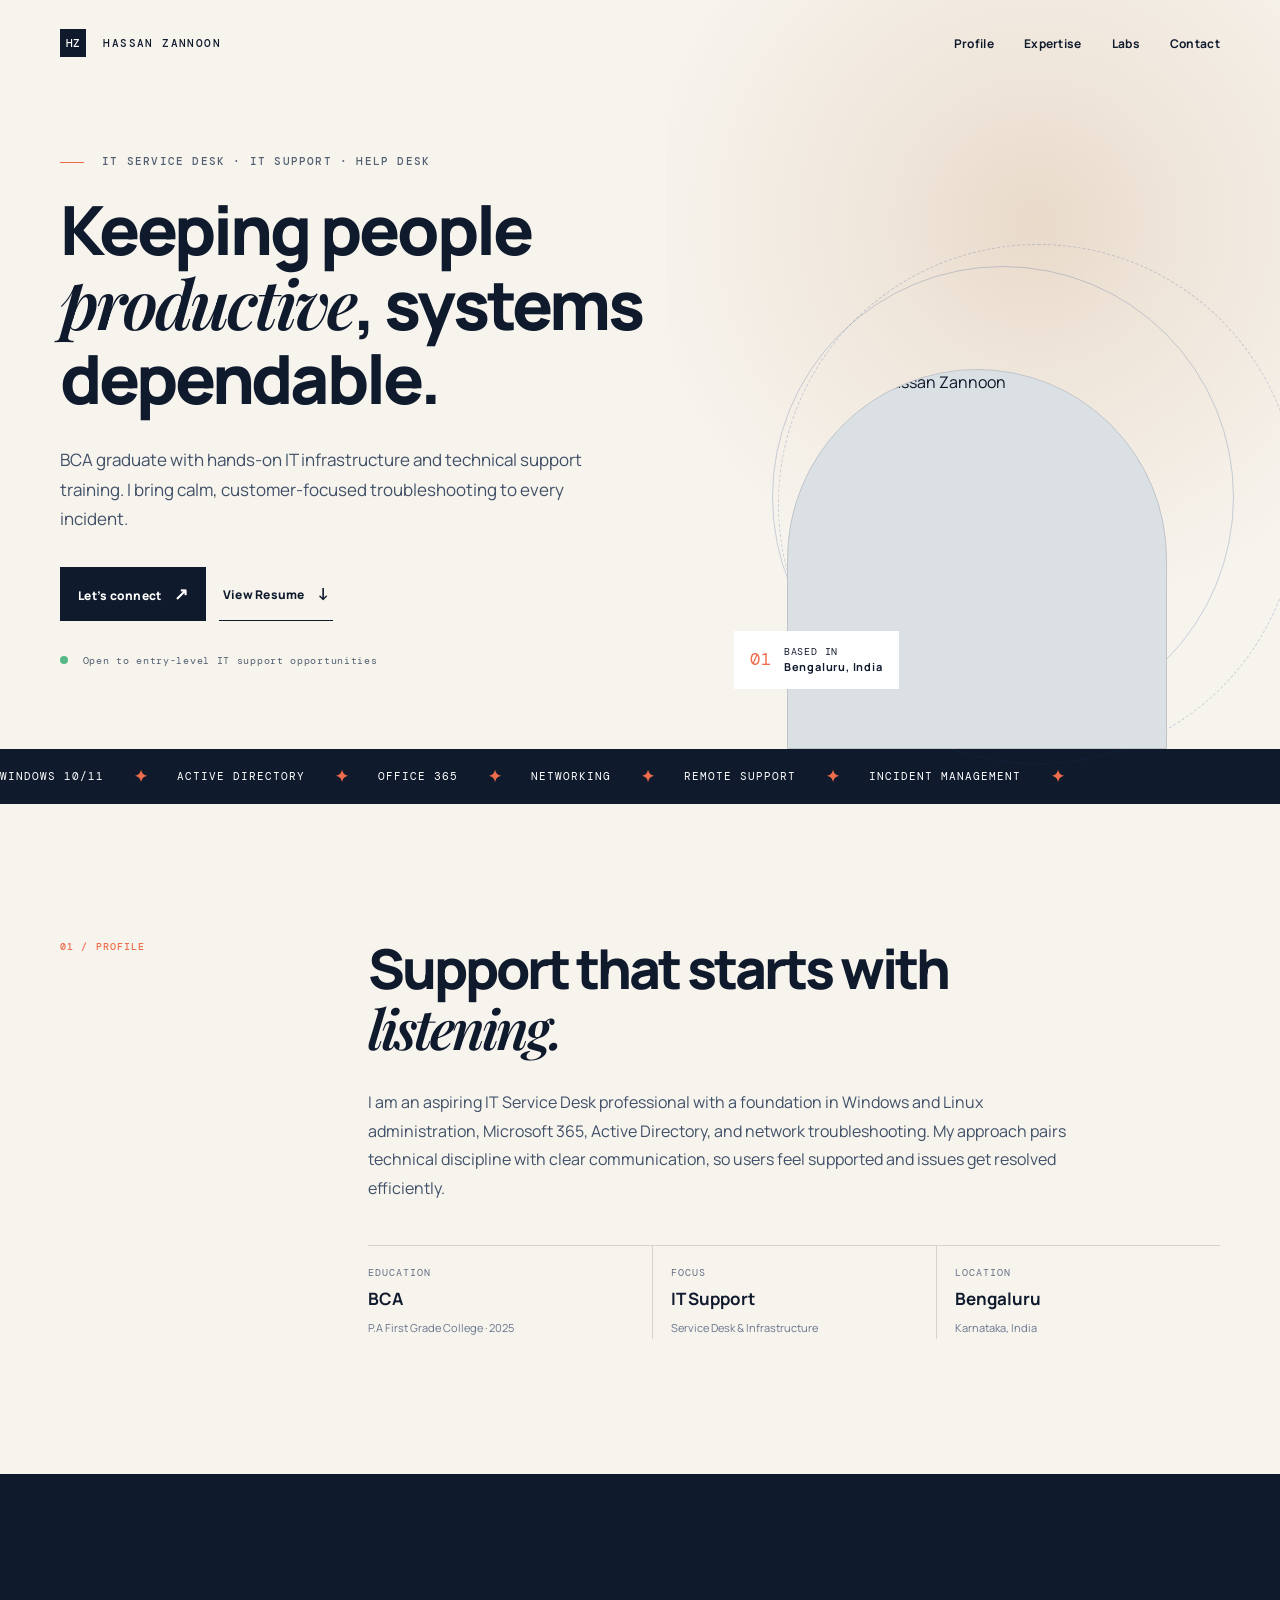
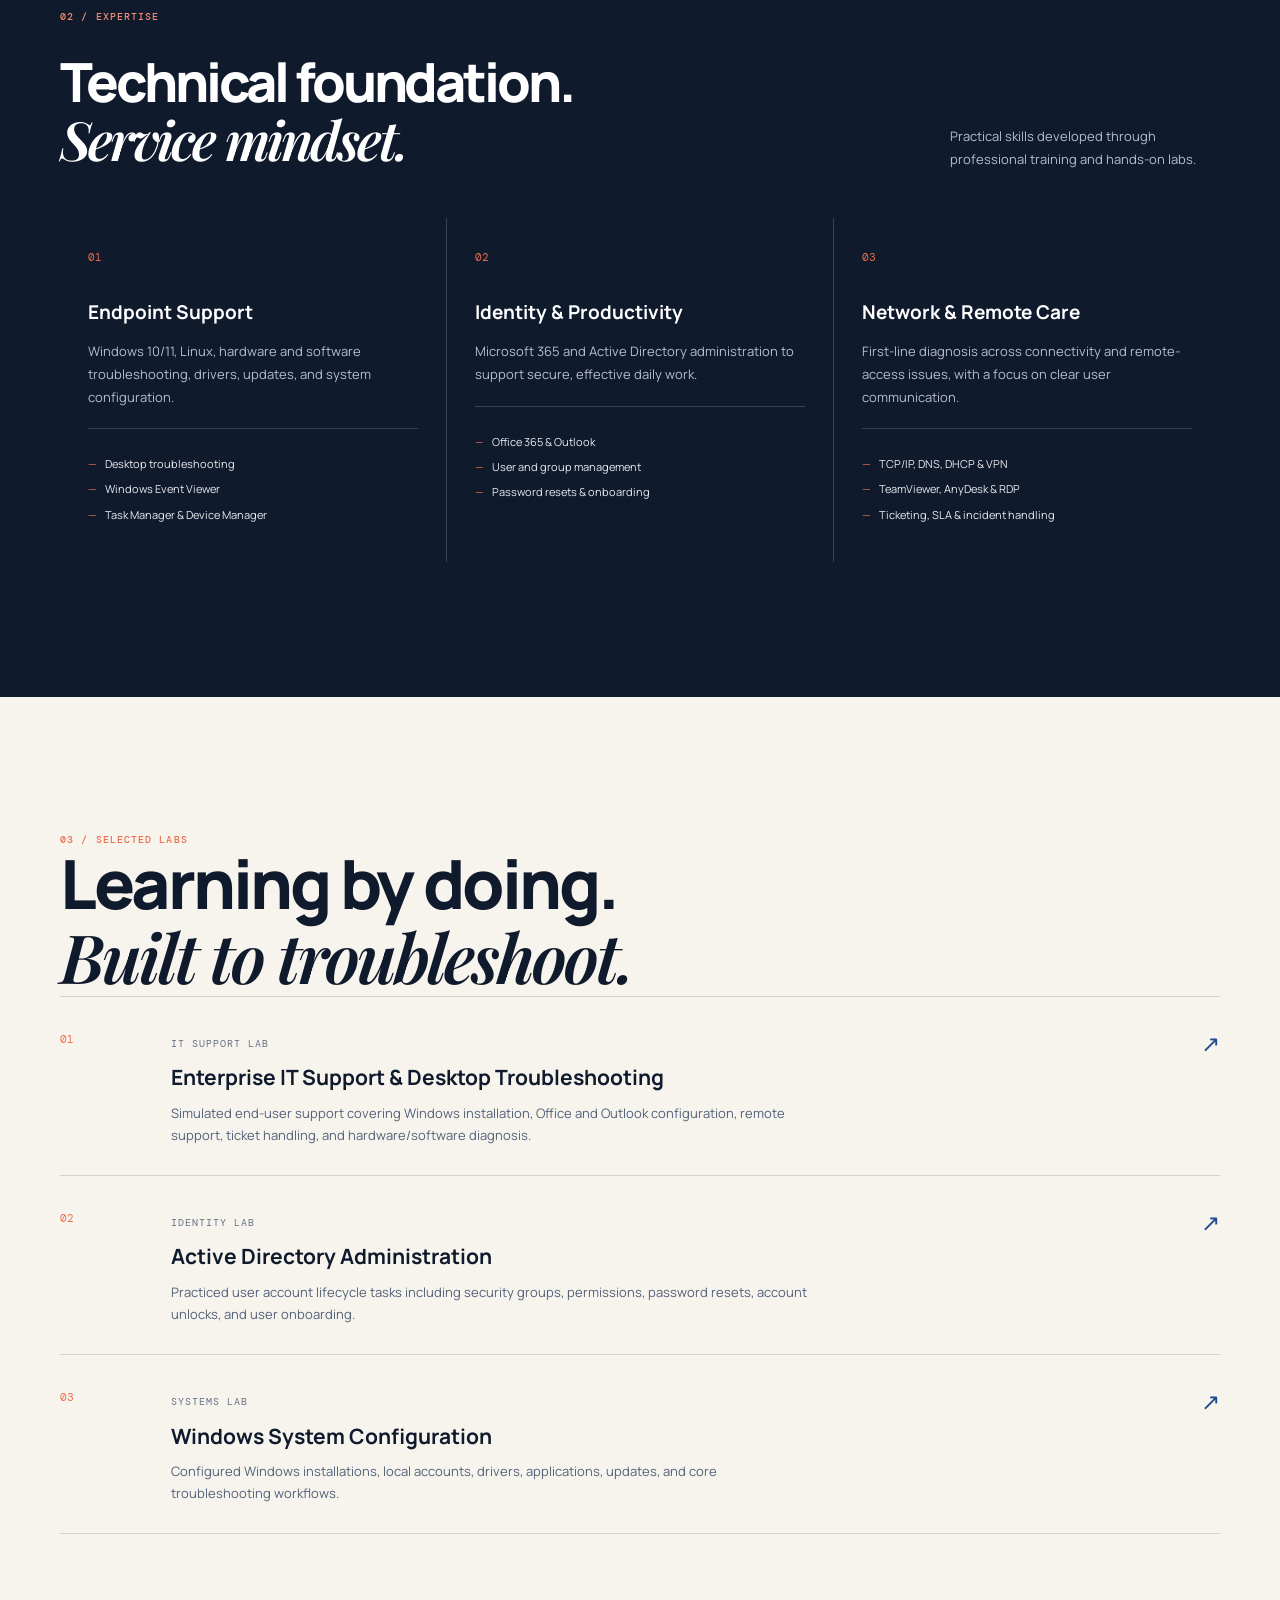
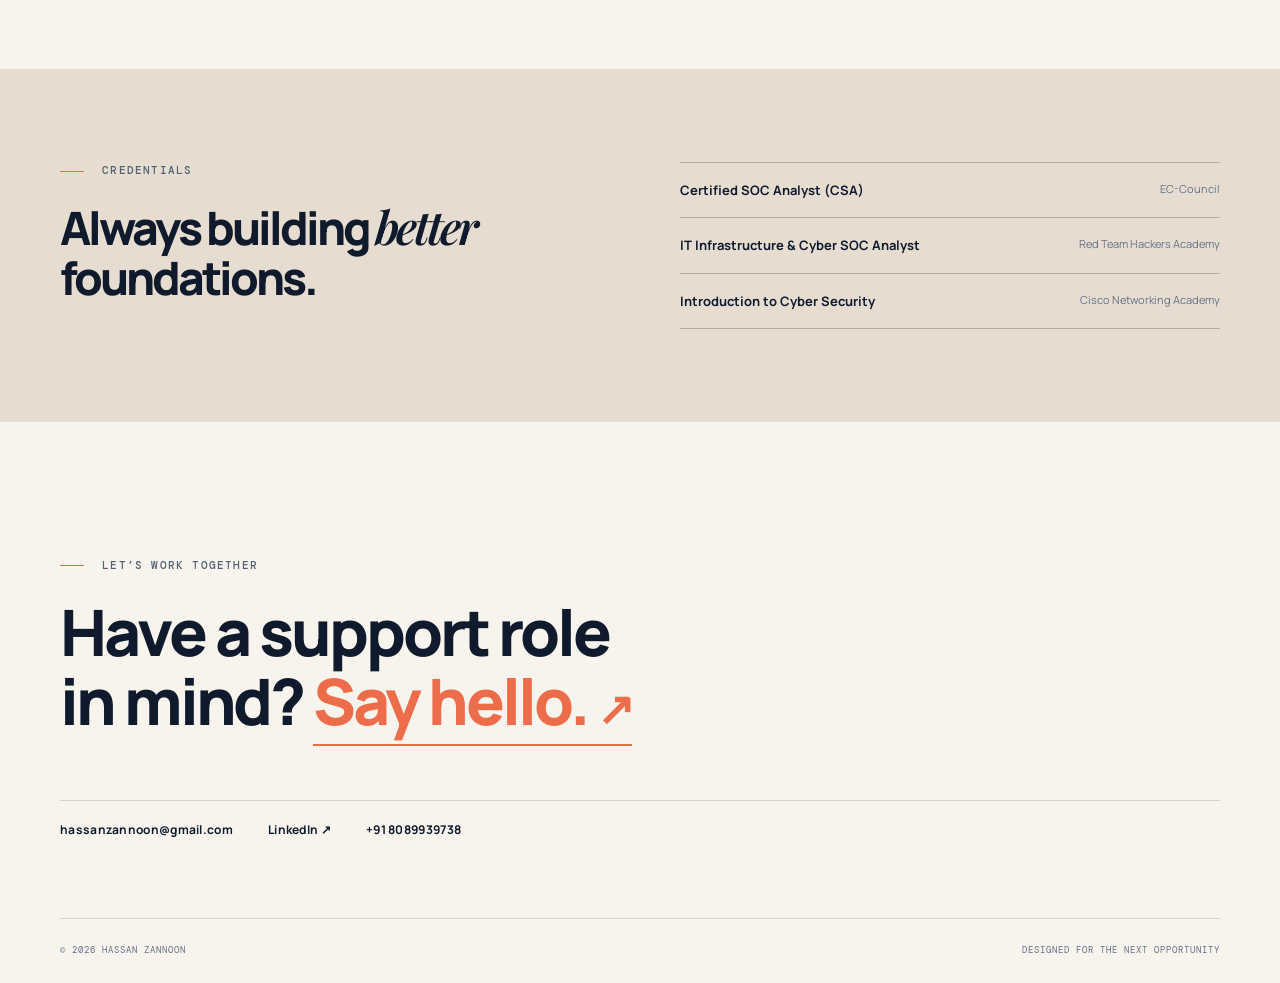
==== commit 3acfc358: "Update index.html" ====
--- a/index.html
+++ b/index.html
@@ -26,7 +26,7 @@
         <p class="lead">BCA graduate with hands-on IT infrastructure and technical support training. I bring calm, customer-focused troubleshooting to every incident.</p>
         <div class="hero-actions">
           <a class="button primary" href="mailto:hassanzannoon@gmail.com">Let’s connect <b>↗</b></a>
-          <a class="button quiet" href="assets/Hassan-Zannoon-Resume.pdf" target="_blank">View résumé <b>↓</b></a>
+          <a class="button quiet" href="assets/Hassan-Zannoon-Resume.pdf" target="_blank">View Resume <b>↓</b></a>
         </div>
         <div class="availability"><i></i> Open to entry-level IT support opportunities</div>
       </div>
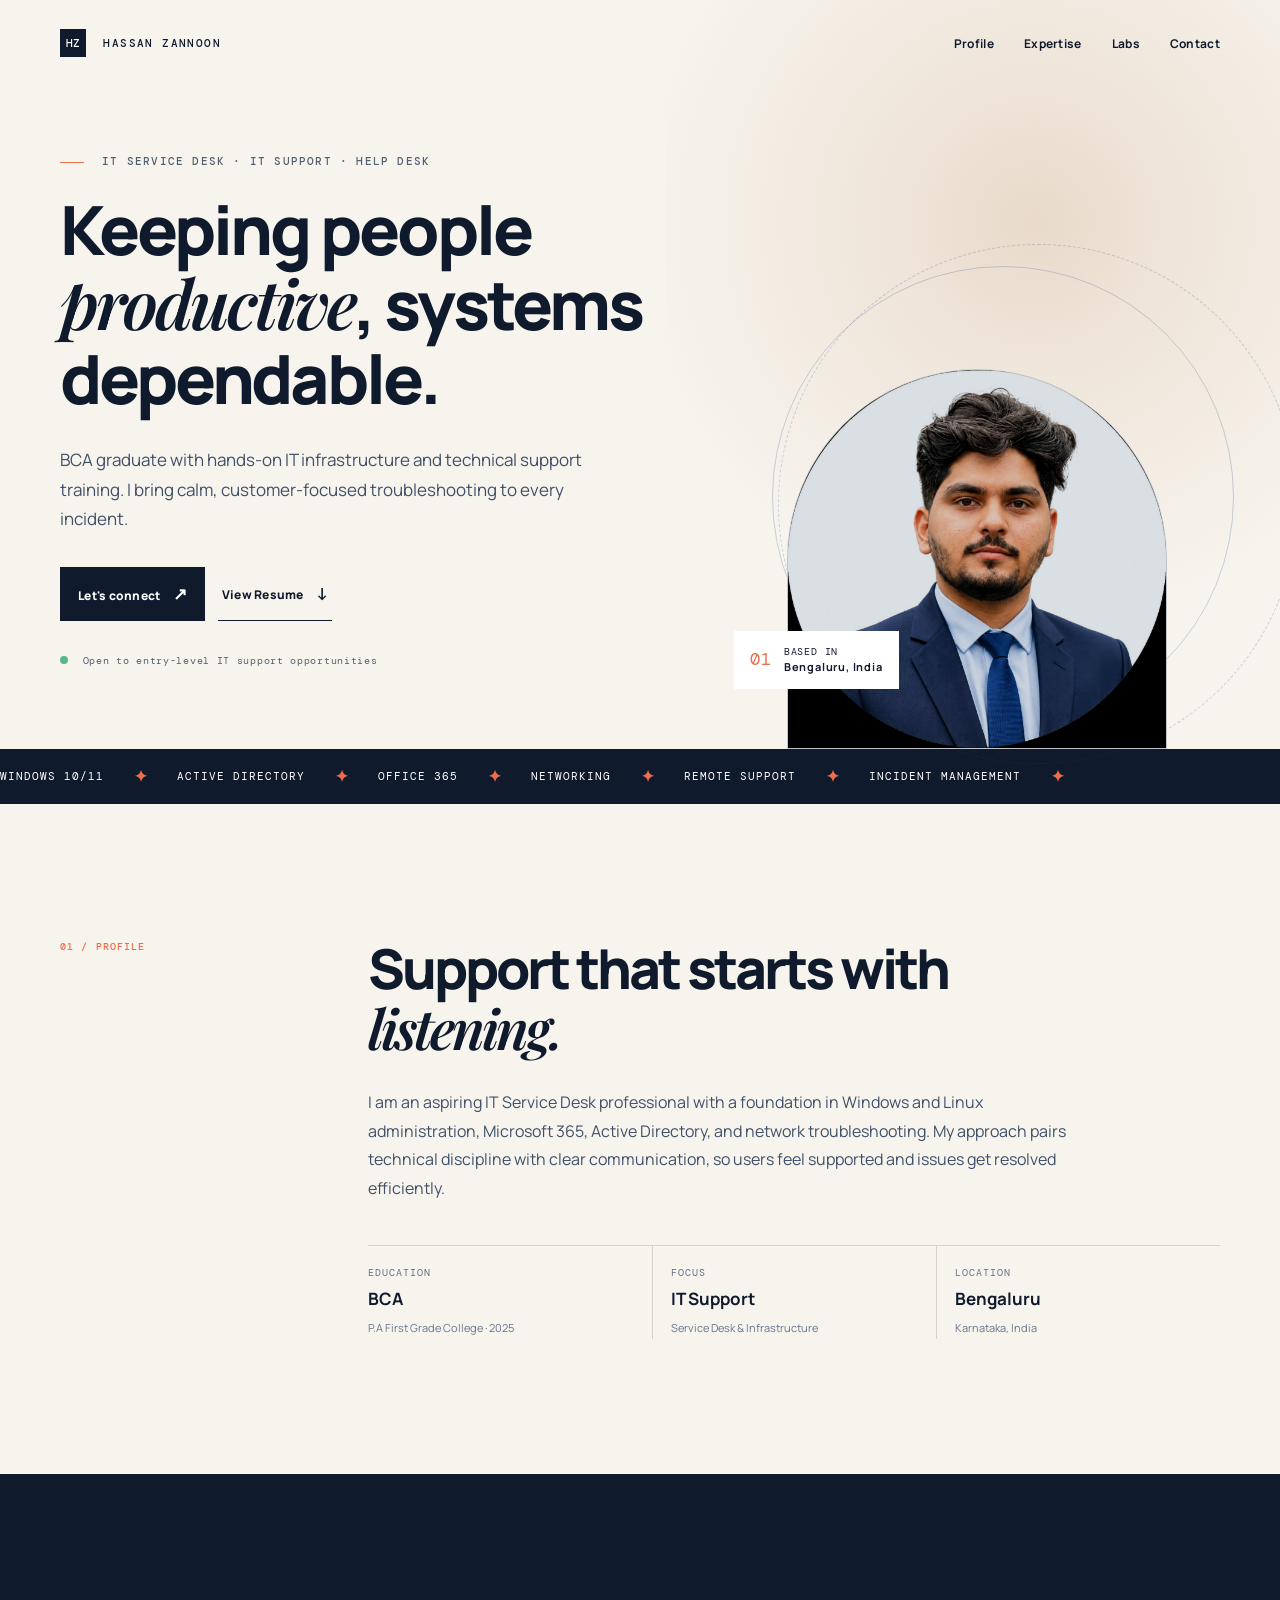
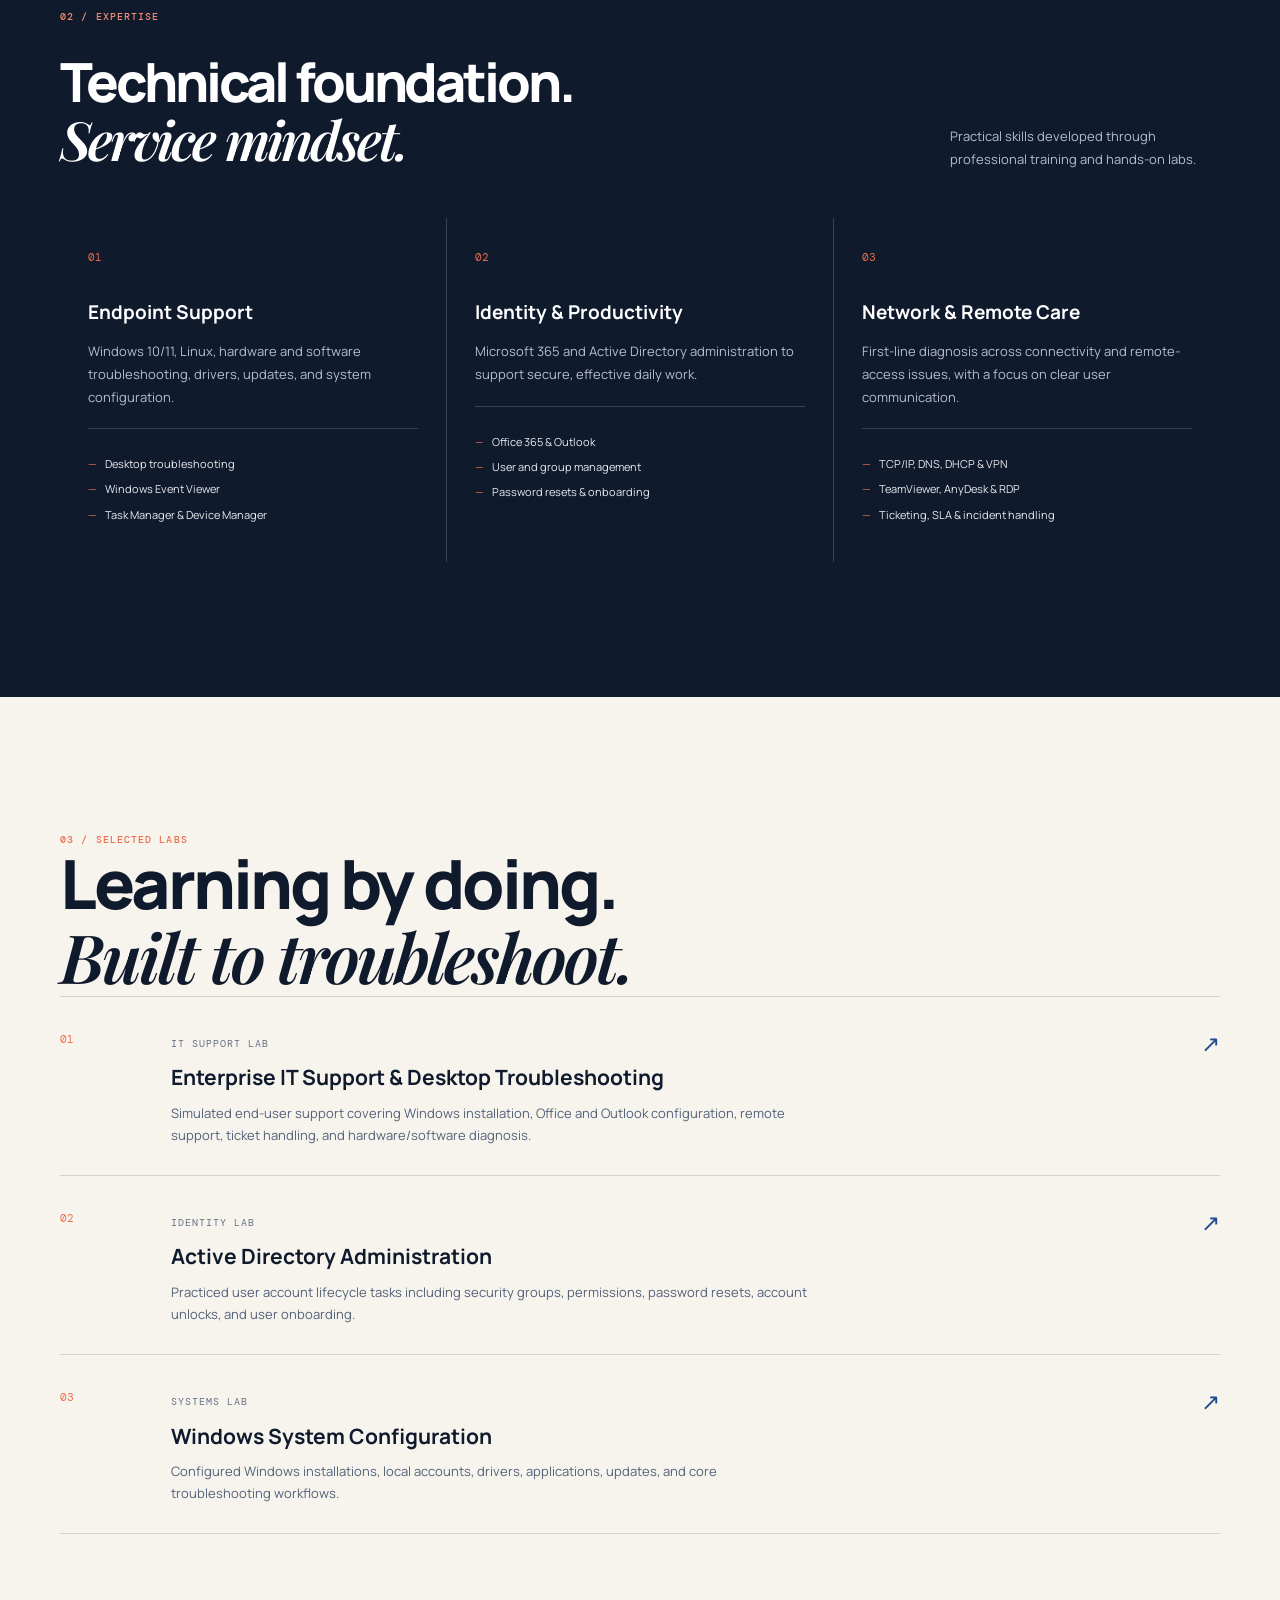
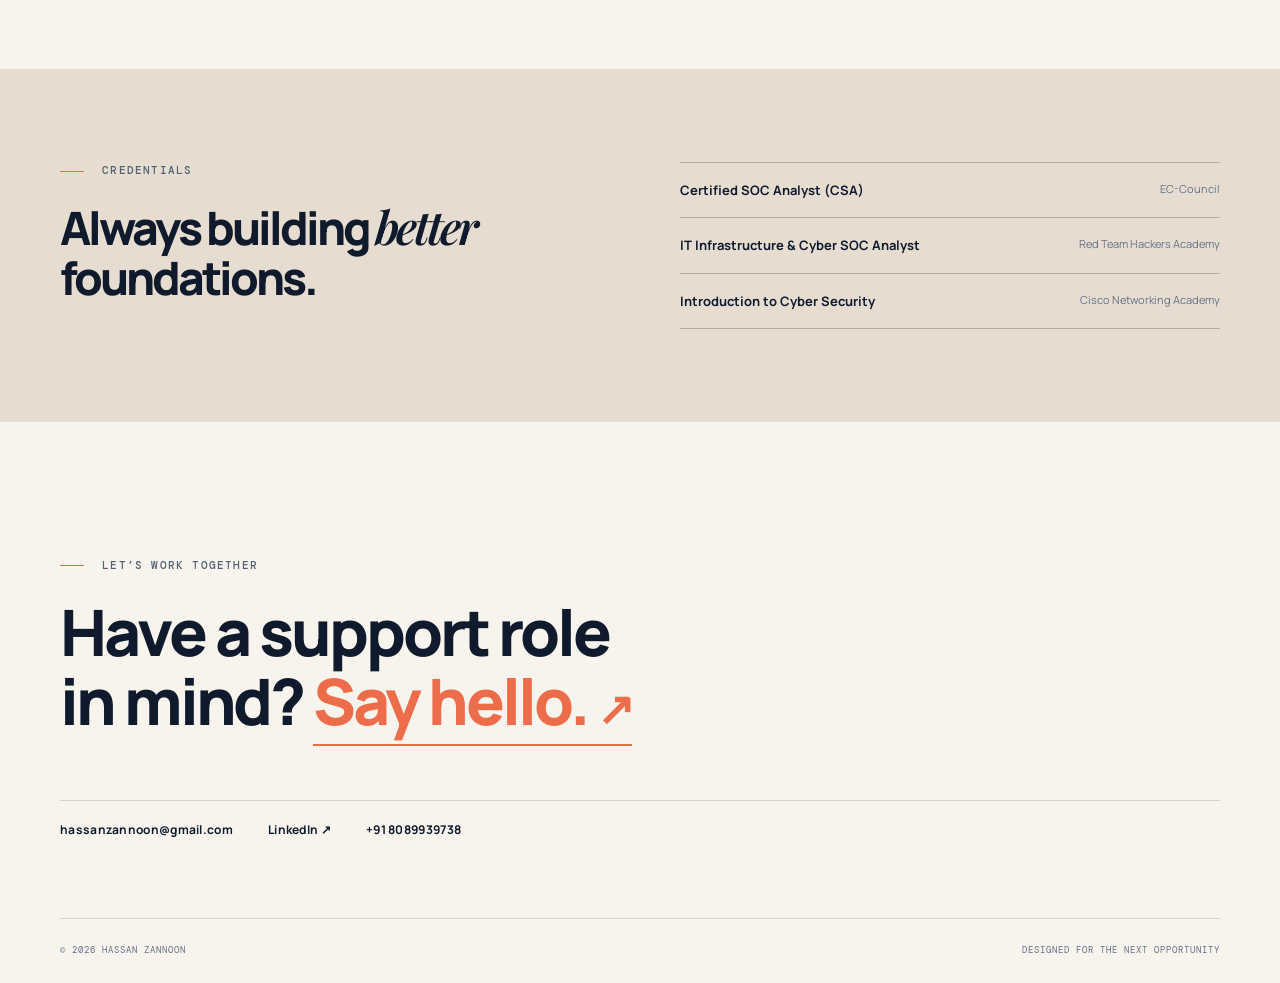
==== commit c19650da: "Update index.html" ====
--- a/index.html
+++ b/index.html
@@ -25,7 +25,12 @@
         <h1>Keeping people <em>productive</em>, systems dependable.</h1>
         <p class="lead">BCA graduate with hands-on IT infrastructure and technical support training. I bring calm, customer-focused troubleshooting to every incident.</p>
         <div class="hero-actions">
-          <a class="button primary" href="mailto:hassanzannoon@gmail.com">Let’s connect <b>↗</b></a>
+          <a class="button primary"
+   href="https://mail.google.com/mail/?view=cm&fs=1&to=hassanzannoon@gmail.com&su=IT%20Support%20Opportunity%20-%20Hassan%20Zannoon"
+   target="_blank"
+   rel="noopener">
+   Let's connect <b>↗</b>
+</a>
           <a class="button quiet" href="assets/Hassan-Zannoon-Resume.pdf" target="_blank">View Resume <b>↓</b></a>
         </div>
         <div class="availability"><i></i> Open to entry-level IT support opportunities</div>
